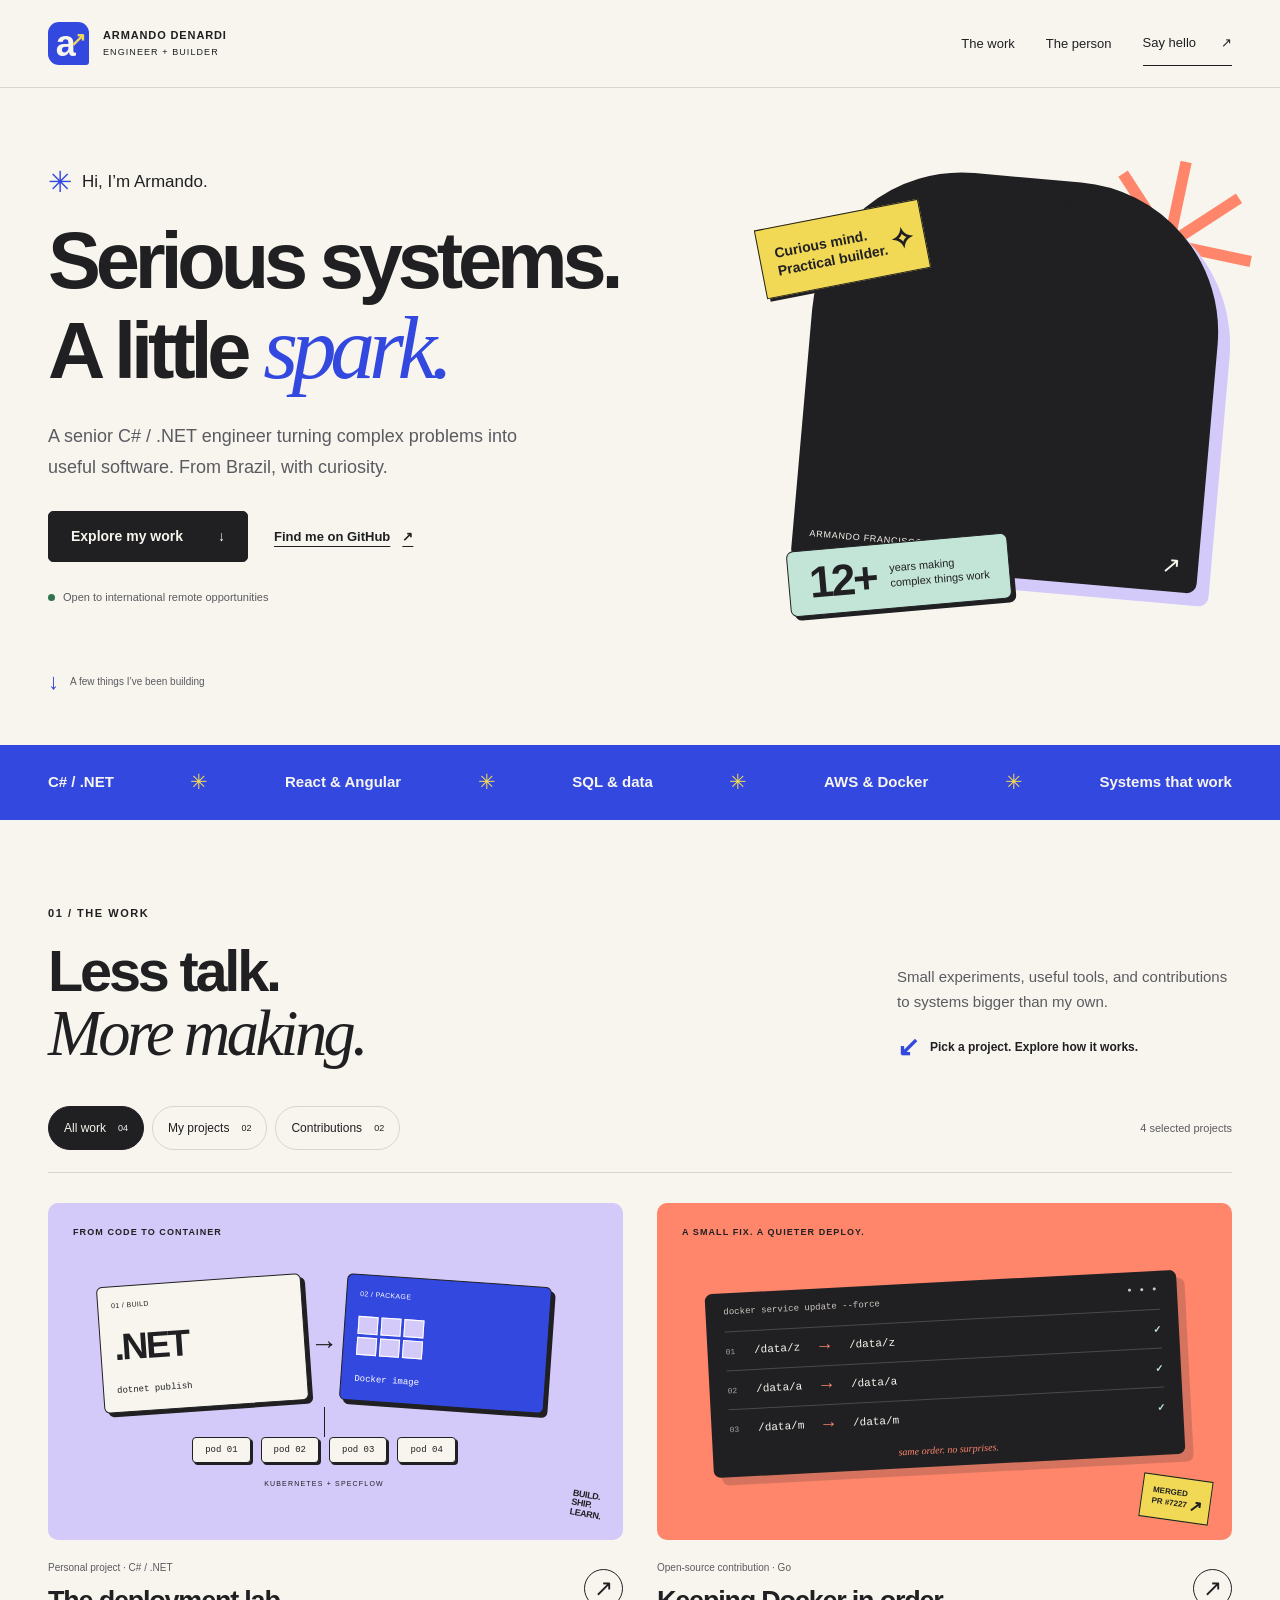
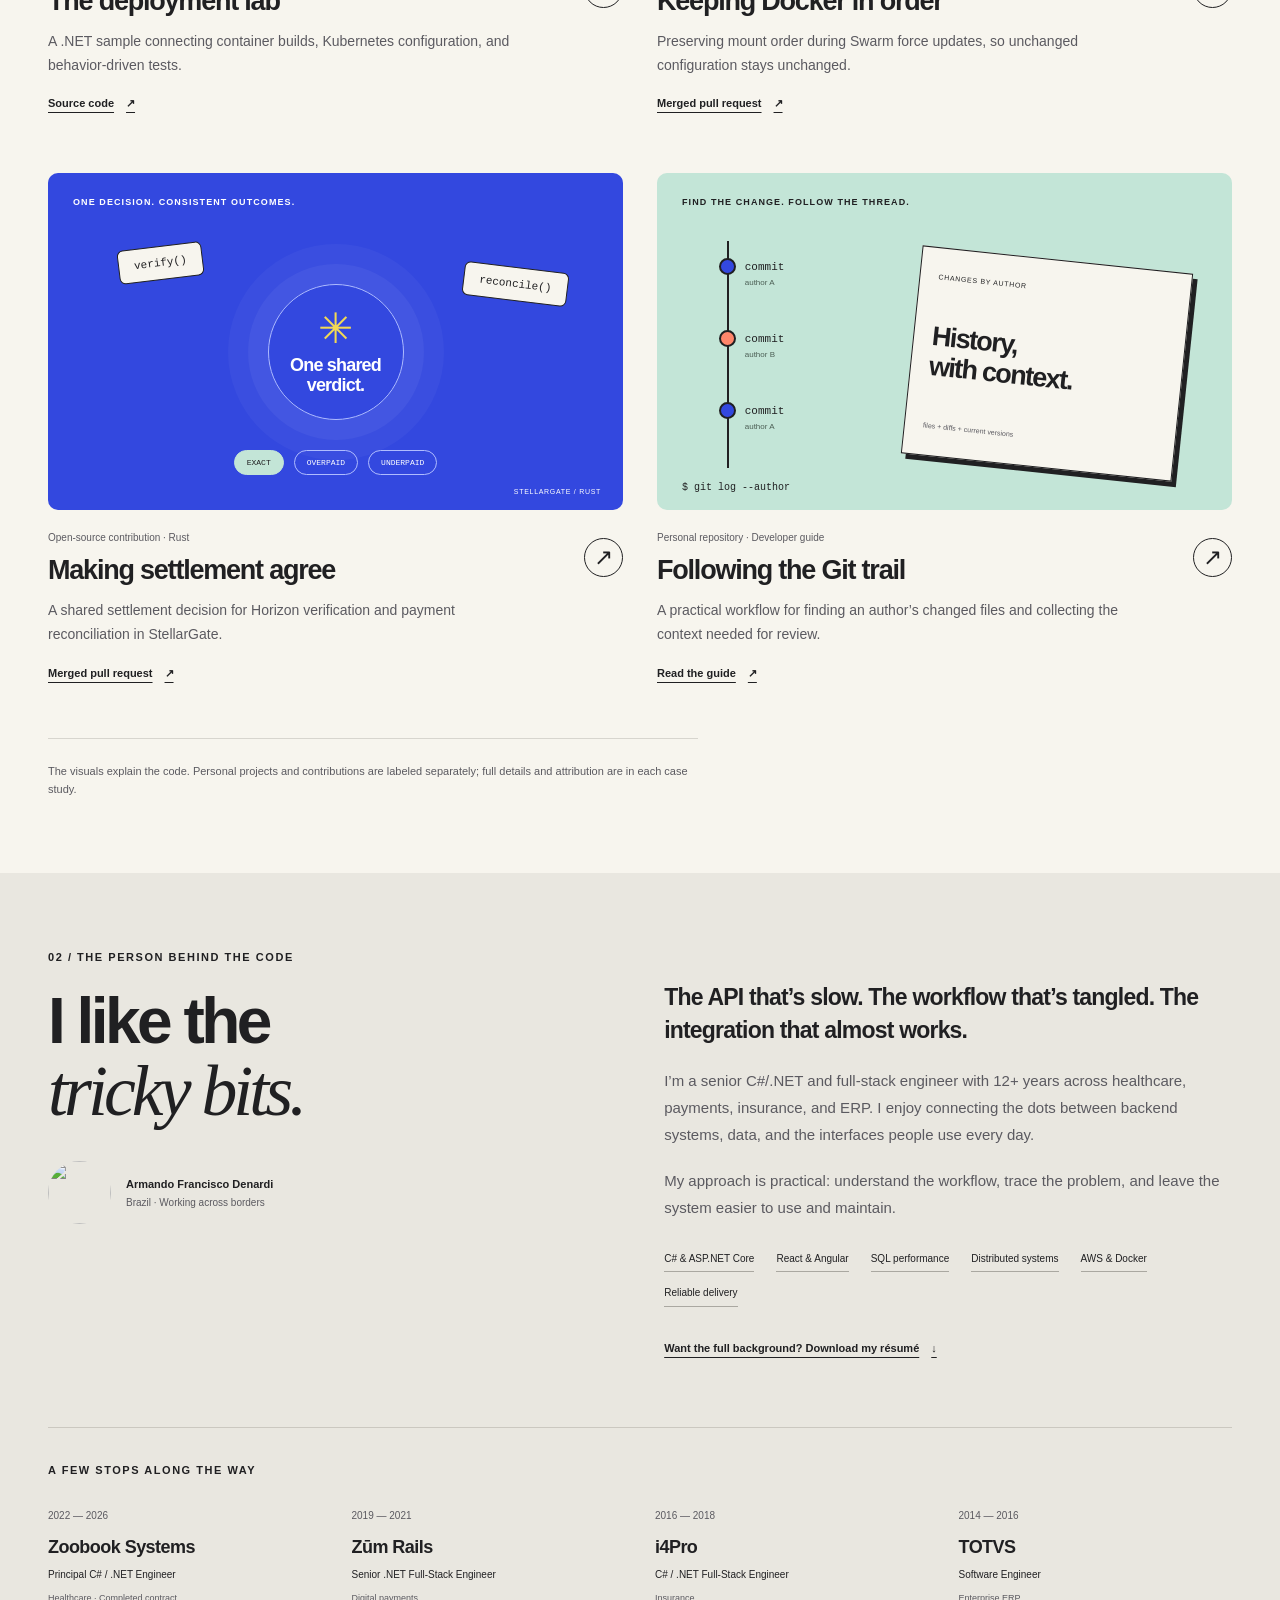
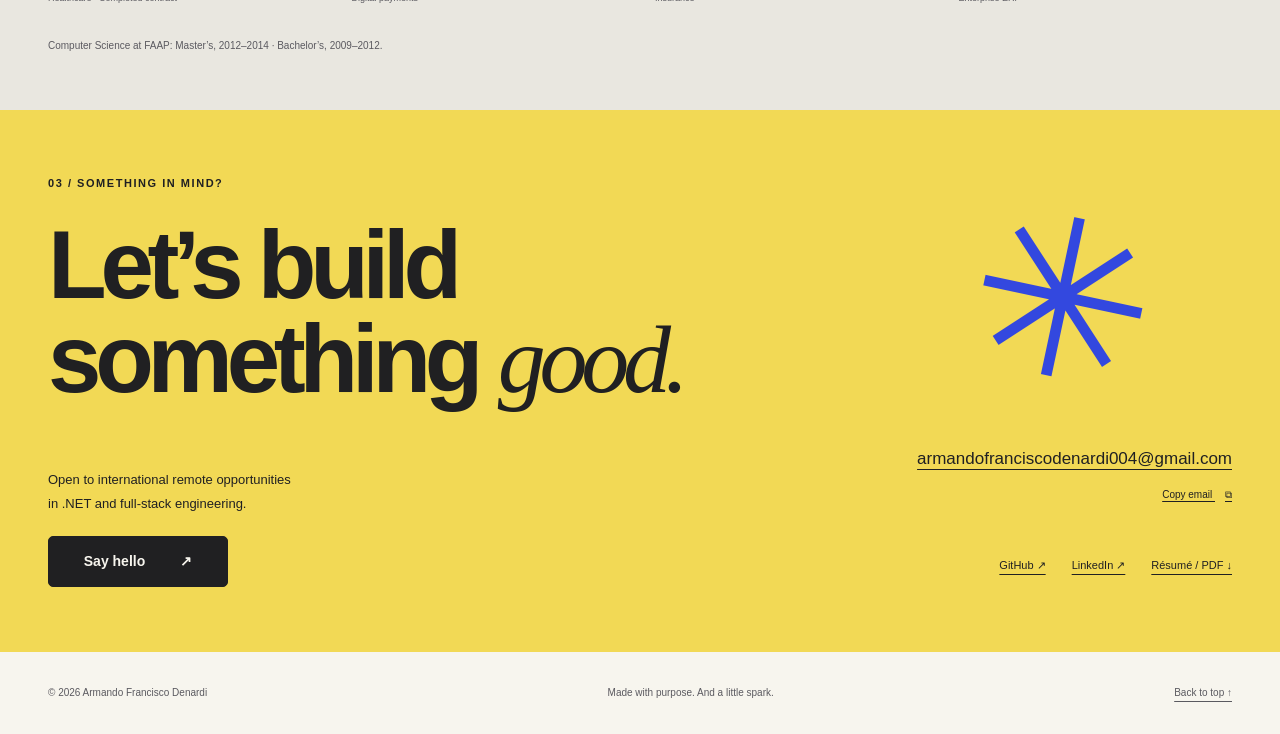
==== index.html @ b885e8a3 "Build colorful interactive engineering portfolio" ====
<!doctype html>
<html lang="en">
<head>
  <meta charset="utf-8"><meta name="viewport" content="width=device-width,initial-scale=1">
  <meta name="theme-color" content="#f7f5ee">
  <title>Armando Francisco Denardi — Engineer &amp; Builder</title>
  <meta name="description" content="The portfolio of Armando Francisco Denardi. Senior C#/.NET engineer in Brazil, building useful software and contributing to open source. Explore the work, ideas, and code.">
  <link rel="canonical" href="https://kawmy.github.io/">
  <meta property="og:type" content="website"><meta property="og:title" content="Armando Denardi — Serious systems. A little spark.">
  <meta property="og:description" content="A hands-on engineering portfolio. Explore .NET projects, open-source contributions, and the thinking behind the code.">
  <meta property="og:url" content="https://kawmy.github.io/"><meta property="og:image" content="https://kawmy.github.io/assets/armando-denardi.jpg"><meta property="og:image:alt" content="Armando Francisco Denardi outdoors">
  <meta name="twitter:card" content="summary_large_image">
  <link rel="icon" href="assets/favicon.svg" type="image/svg+xml"><link rel="stylesheet" href="styles.css"><script src="portfolio.js" defer></script>
</head>
<body>
  <a class="skip-link" href="#main">Skip to content</a>
  <header class="site-header"><div class="wrap header-inner">
    <a href="#home" class="brand" aria-label="Armando Denardi — back to top"><span class="brand-mark" aria-hidden="true">a<span>↗</span></span><span>ARMANDO DENARDI<small>ENGINEER + BUILDER</small></span></a>
    <nav aria-label="Main navigation"><a href="#work">The work</a><a href="#about">The person</a><a class="nav-contact" href="#contact">Say hello <span aria-hidden="true">↗</span></a></nav>
  </div></header>
  <main id="main">
    <section id="home" class="hero wrap" aria-labelledby="hero-title">
      <div class="hero-copy"><p class="hello"><span aria-hidden="true">✳</span> Hi, I’m Armando.</p><h1 id="hero-title">Serious systems.<br>A little <em>spark.</em></h1><p class="hero-description">A senior C# / .NET engineer turning complex problems into useful software. From Brazil, with curiosity.</p><div class="hero-actions"><a class="button dark" href="#work">Explore my work <span aria-hidden="true">↓</span></a><a class="quiet-link" href="https://github.com/kawmy">Find me on GitHub <span aria-hidden="true">↗</span></a></div><p class="availability"><span aria-hidden="true"></span>Open to international remote opportunities</p></div>
      <div class="identity-art"><span class="art-orbit" aria-hidden="true">✳</span><figure class="portrait"><img src="assets/armando-denardi.jpg" alt="Armando Francisco Denardi outdoors in a park" width="900" height="900" fetchpriority="high"><figcaption>ARMANDO FRANCISCO DENARDI <span aria-hidden="true">↗</span></figcaption></figure><span class="note-sticker">Curious mind.<br>Practical builder.<span aria-hidden="true">✧</span></span><div class="experience-sticker"><strong>12+</strong><span>years making<br>complex things work</span></div></div>
      <a class="scroll-cue" href="#work"><span aria-hidden="true">↓</span> A few things I’ve been building</a>
    </section>
    <div class="tool-strip" aria-label="Core technologies"><div class="wrap"><span>C# / .NET</span><i aria-hidden="true">✳</i><span>React &amp; Angular</span><i aria-hidden="true">✳</i><span>SQL &amp; data</span><i aria-hidden="true">✳</i><span>AWS &amp; Docker</span><i aria-hidden="true">✳</i><span>Systems that work</span></div></div>

    <section class="wrap work-section" id="work" aria-labelledby="work-title"><div class="section-top"><div><p class="eyebrow">01 / The work</p><h2 id="work-title">Less talk.<br><span class="accent-serif">More making.</span></h2></div><div class="work-intro"><p>Small experiments, useful tools, and contributions to systems bigger than my own.</p><p class="interaction-hint"><span aria-hidden="true">↙</span> Pick a project. Explore how it works.</p></div></div>
      <div class="work-toolbar"><div class="filters" role="group" aria-label="Filter projects" hidden><button type="button" class="filter active" data-filter="all" aria-pressed="true">All work <span>04</span></button><button type="button" class="filter" data-filter="personal" aria-pressed="false">My projects <span>02</span></button><button type="button" class="filter" data-filter="contribution" aria-pressed="false">Contributions <span>02</span></button></div><p id="project-count" class="project-count" role="status" aria-live="polite">4 selected projects</p></div>
      <div class="project-grid">
        <article class="project" data-kind="personal"><button type="button" class="project-open" data-case="dotnet" aria-haspopup="dialog" aria-controls="case-study"><div class="project-visual visual-dotnet" aria-hidden="true"><span class="visual-caption">FROM CODE TO CONTAINER</span><div class="deploy-graphic"><div class="code-tile"><small>01 / BUILD</small><strong>.NET</strong><span>dotnet publish</span></div><div class="flow-arrow">→</div><div class="container-tile"><small>02 / PACKAGE</small><div class="mini-blocks"><i></i><i></i><i></i><i></i><i></i><i></i></div><span>Docker image</span></div><div class="pod-line"></div><div class="pods"><span>pod 01</span><span>pod 02</span><span>pod 03</span><span>pod 04</span></div><span class="diagram-note">KUBERNETES + SPECFLOW</span></div><span class="graphic-stamp">BUILD.<br>SHIP.<br>LEARN.</span></div><div class="project-title"><div><p class="project-kind">Personal project · C# / .NET</p><h3>The deployment lab</h3></div><span class="open-arrow" aria-hidden="true">↗</span></div></button><p class="project-description">A .NET sample connecting container builds, Kubernetes configuration, and behavior-driven tests.</p><a class="source-link" href="https://github.com/kawmy/.NETDockerK8sSpecFlow">Source code <span aria-hidden="true">↗</span></a></article>
        <article class="project" data-kind="contribution"><button type="button" class="project-open" data-case="docker" aria-haspopup="dialog" aria-controls="case-study"><div class="project-visual visual-docker" aria-hidden="true"><span class="visual-caption">A SMALL FIX. A QUIETER DEPLOY.</span><div class="mount-graphic"><div class="terminal-heading"><span>docker service update --force</span><i>● ● ●</i></div><div class="mount-row"><b>01</b><span>/data/z</span><i>→</i><span>/data/z</span><strong>✓</strong></div><div class="mount-row"><b>02</b><span>/data/a</span><i>→</i><span>/data/a</span><strong>✓</strong></div><div class="mount-row"><b>03</b><span>/data/m</span><i>→</i><span>/data/m</span><strong>✓</strong></div><p>same order. no surprises.</p></div><span class="merged-sticker">MERGED<br>PR #7227 <span>↗</span></span></div><div class="project-title"><div><p class="project-kind">Open-source contribution · Go</p><h3>Keeping Docker in order</h3></div><span class="open-arrow" aria-hidden="true">↗</span></div></button><p class="project-description">Preserving mount order during Swarm force updates, so unchanged configuration stays unchanged.</p><a class="source-link" href="https://github.com/docker/cli/pull/7227">Merged pull request <span aria-hidden="true">↗</span></a></article>
        <article class="project" data-kind="contribution"><button type="button" class="project-open" data-case="stellar" aria-haspopup="dialog" aria-controls="case-study"><div class="project-visual visual-stellar" aria-hidden="true"><span class="visual-caption">ONE DECISION. CONSISTENT OUTCOMES.</span><div class="settlement-graphic"><span class="orbit-node node-a">verify()</span><span class="orbit-node node-b">reconcile()</span><div class="decision-core"><span>✳</span><strong>One shared<br>verdict.</strong></div><div class="verdict-tags"><span>EXACT</span><span>OVERPAID</span><span>UNDERPAID</span></div></div><span class="stellar-caption">STELLARGATE / RUST</span></div><div class="project-title"><div><p class="project-kind">Open-source contribution · Rust</p><h3>Making settlement agree</h3></div><span class="open-arrow" aria-hidden="true">↗</span></div></button><p class="project-description">A shared settlement decision for Horizon verification and payment reconciliation in StellarGate.</p><a class="source-link" href="https://github.com/StellarGateLabs/StellarGate/pull/416">Merged pull request <span aria-hidden="true">↗</span></a></article>
        <article class="project" data-kind="personal"><button type="button" class="project-open" data-case="git" aria-haspopup="dialog" aria-controls="case-study"><div class="project-visual visual-git" aria-hidden="true"><span class="visual-caption">FIND THE CHANGE. FOLLOW THE THREAD.</span><div class="git-graphic"><div class="git-line"></div><div class="commit c-one"><span></span><code>commit</code><small>author A</small></div><div class="commit c-two"><span></span><code>commit</code><small>author B</small></div><div class="commit c-three"><span></span><code>commit</code><small>author A</small></div><div class="git-paper"><small>CHANGES BY AUTHOR</small><strong>History,<br>with context.</strong><span>files + diffs + current versions</span></div></div><span class="git-command">$ git log --author</span></div><div class="project-title"><div><p class="project-kind">Personal repository · Developer guide</p><h3>Following the Git trail</h3></div><span class="open-arrow" aria-hidden="true">↗</span></div></button><p class="project-description">A practical workflow for finding an author’s changed files and collecting the context needed for review.</p><a class="source-link" href="https://github.com/kawmy/Guide-Tracking-Changes-by-an-Author-in-a-Git-Branch">Read the guide <span aria-hidden="true">↗</span></a></article>
      </div><noscript><p class="noscript-note">The source links work without JavaScript. Enable JavaScript to use project filters and interactive case studies.</p></noscript><p class="work-footnote">The visuals explain the code. Personal projects and contributions are labeled separately; full details and attribution are in each case study.</p>
    </section>

    <section class="about-section" id="about" aria-labelledby="about-title"><div class="wrap about-grid"><div class="about-title"><p class="eyebrow">02 / The person behind the code</p><h2 id="about-title">I like the<br><span class="accent-serif">tricky bits.</span></h2><div class="about-mini"><img src="assets/armando-denardi.jpg" width="68" height="68" alt="" loading="lazy"><p>Armando Francisco Denardi<br><span>Brazil · Working across borders</span></p></div></div><div class="about-copy"><p class="about-lead">The API that’s slow. The workflow that’s tangled. The integration that almost works.</p><p>I’m a senior C#/.NET and full-stack engineer with 12+ years across healthcare, payments, insurance, and ERP. I enjoy connecting the dots between backend systems, data, and the interfaces people use every day.</p><p>My approach is practical: understand the workflow, trace the problem, and leave the system easier to use and maintain.</p><div class="expertise"><span>C# &amp; ASP.NET Core</span><span>React &amp; Angular</span><span>SQL performance</span><span>Distributed systems</span><span>AWS &amp; Docker</span><span>Reliable delivery</span></div><a class="quiet-link" href="assets/Armando-Francisco-Denardi-Resume.pdf" download>Want the full background? Download my résumé <span aria-hidden="true">↓</span><span class="sr-only"> (PDF)</span></a></div></div>
      <div class="wrap journey"><p class="eyebrow">A few stops along the way</p><div class="journey-grid"><article><span>2022 — 2026</span><h3>Zoobook Systems</h3><p>Principal C# / .NET Engineer</p><small>Healthcare · Completed contract</small></article><article><span>2019 — 2021</span><h3>Zūm Rails</h3><p>Senior .NET Full-Stack Engineer</p><small>Digital payments</small></article><article><span>2016 — 2018</span><h3>i4Pro</h3><p>C# / .NET Full-Stack Engineer</p><small>Insurance</small></article><article><span>2014 — 2016</span><h3>TOTVS</h3><p>Software Engineer</p><small>Enterprise ERP</small></article></div><p class="education">Computer Science at FAAP: Master’s, 2012–2014 · Bachelor’s, 2009–2012.</p></div>
    </section>

    <section class="contact-section" id="contact" aria-labelledby="contact-title"><div class="wrap contact-inner"><p class="eyebrow">03 / Something in mind?</p><h2 id="contact-title">Let’s build<br>something <em>good.</em><span class="contact-star" aria-hidden="true">✳</span></h2><div class="contact-bottom"><div><p>Open to international remote opportunities<br>in .NET and full-stack engineering.</p><a class="button dark" href="mailto:armandofranciscodenardi004@gmail.com">Say hello <span aria-hidden="true">↗</span></a></div><div class="contact-details"><a class="email-link" href="mailto:armandofranciscodenardi004@gmail.com">armandofranciscodenardi004@gmail.com</a><button class="copy-email" type="button" hidden>Copy email <span aria-hidden="true">⧉</span></button><p class="copy-status" role="status" aria-live="polite"></p><div class="social-links"><a href="https://github.com/kawmy">GitHub ↗</a><a href="https://www.linkedin.com/in/armando-francisco-9108853b3/">LinkedIn ↗</a><a href="assets/Armando-Francisco-Denardi-Resume.pdf" download>Résumé / PDF ↓</a></div></div></div></div></section>
  </main>
  <footer class="wrap site-footer"><p>© 2026 Armando Francisco Denardi</p><p>Made with purpose. And a little spark.</p><a href="#home">Back to top ↑</a></footer>

  <dialog id="case-study" aria-labelledby="case-title"><div class="dialog-bar"><span>BEHIND THE BUILD</span><button type="button" class="close-dialog" aria-label="Close case study">Close <span aria-hidden="true">×</span></button></div><div class="case-content"><p id="case-kind" class="eyebrow"></p><h2 id="case-title"></h2><p id="case-summary" class="case-summary"></p><div id="case-demo" class="case-demo"></div><div class="case-story"><div><h3>The problem</h3><p id="case-problem"></p></div><div><h3>The approach</h3><p id="case-approach"></p></div><div><h3>The result</h3><p id="case-result"></p></div></div><p id="case-scope" class="case-scope"></p><div class="case-links"><a id="case-source" class="button dark" href="https://github.com/kawmy">Explore the source ↗</a><a id="case-detail" class="quiet-link" href="https://github.com/kawmy">See the implementation ↗</a></div></div></dialog>
</body>
</html>
---- styles.css ----
:root{--paper:#f7f5ee;--ink:#202022;--muted:#5b5a60;--blue:#3348df;--coral:#ff866b;--violet:#d4cafa;--mint:#c3e5d7;--yellow:#f2d955;--line:#d7d5ce;--sans:'Segoe UI',Arial,sans-serif;--serif:Georgia,'Times New Roman',serif}
*{box-sizing:border-box}html{scroll-behavior:smooth;scroll-padding-top:90px;overflow-x:clip}body{margin:0;background:var(--paper);color:var(--ink);font:16px/1.65 var(--sans);-webkit-font-smoothing:antialiased}body.dialog-open{overflow:hidden}button,a{-webkit-tap-highlight-color:transparent}button{font:inherit;color:inherit}button:not(:disabled){cursor:pointer}a{color:inherit;text-underline-offset:5px}a:focus-visible,button:focus-visible{outline:3px solid var(--blue);outline-offset:5px}button:disabled{cursor:default}p,h1,h2,h3,figure{margin:0}img{display:block;max-width:100%}h1,h2,h3{line-height:1.05;letter-spacing:-.055em}h1,h2{font-weight:750}h2{font-size:clamp(42px,4.5vw,64px)}.wrap{width:min(1240px,calc(100% - 96px));margin-inline:auto}.eyebrow{font-size:11px;font-weight:700;letter-spacing:.14em;text-transform:uppercase;line-height:1.5}.accent-serif{font:italic 400 1.12em/1 var(--serif);letter-spacing:-.055em}.sr-only{position:absolute;width:1px;height:1px;padding:0;margin:-1px;overflow:hidden;clip:rect(0,0,0,0);white-space:nowrap;border:0}[hidden]{display:none!important}.skip-link{position:fixed;left:16px;top:12px;padding:10px 20px;background:var(--ink);color:white;z-index:30;transform:translateY(-160%)}.skip-link:focus{transform:translateY(0)}
.site-header{background:var(--paper);position:sticky;top:0;z-index:10;border-bottom:1px solid var(--line)}.header-inner{min-height:87px;display:flex;align-items:center;justify-content:space-between;gap:25px}.brand{display:flex;align-items:center;gap:14px;text-decoration:none;font-size:11px;font-weight:750;letter-spacing:.08em;line-height:1.45}.brand small{display:block;font-size:9px;font-weight:500;letter-spacing:.12em;margin-top:3px}.brand-mark{background:var(--blue);color:var(--paper);width:41px;height:43px;display:flex;align-items:center;justify-content:center;border-radius:11px 11px 3px 11px;font-size:36px;font-weight:600;letter-spacing:-.12em;line-height:1}.brand-mark>span{color:var(--yellow);font-size:19px;margin-left:-2px;margin-top:-8px}.site-header nav{display:flex;gap:31px;align-items:center}.site-header nav a{font-size:13px;text-decoration:none;display:inline-flex;align-items:center;min-height:44px}.site-header nav a:hover{text-decoration:underline}.nav-contact{gap:25px;border-bottom:1px solid var(--ink)}
.hero{display:grid;grid-template-columns:1.45fr 1fr;gap:30px;align-items:center;padding-top:74px;padding-bottom:25px}.hello{font-size:17px;font-weight:500;display:flex;align-items:center;gap:10px;margin-bottom:24px}.hello>span{color:var(--blue);font-size:29px;line-height:1}.hero h1{font-size:clamp(54px,6.2vw,86px);line-height:1.02;letter-spacing:-.065em}.hero h1 em{font-family:var(--serif);font-weight:400;color:var(--blue);font-size:1.13em;letter-spacing:-.07em}.hero-description{font-size:18px;color:var(--muted);max-width:480px;margin-top:28px;line-height:1.7}.hero-actions{display:flex;align-items:center;gap:26px;flex-wrap:wrap;margin-top:29px}.button{display:inline-flex;align-items:center;justify-content:center;gap:35px;min-height:51px;padding:12px 22px;border:1px solid var(--ink);border-radius:5px;font-weight:600;font-size:14px;text-decoration:none;transition:transform .18s,box-shadow .18s}.button.dark{background:var(--ink);color:var(--paper)}.button:hover{transform:translateY(-3px);box-shadow:4px 4px 0 var(--blue)}.quiet-link{display:inline-flex;align-items:center;gap:12px;font-size:13px;font-weight:600;min-height:44px}.availability{display:flex;align-items:center;gap:8px;font-size:11px;color:var(--muted);margin-top:26px}.availability>span{height:7px;width:7px;border-radius:50%;background:#31734e}.identity-art{position:relative;min-height:450px;margin-left:22px}.portrait{position:absolute;left:24px;right:18px;top:15px;transform:rotate(5deg);background:var(--ink);border:8px solid var(--ink);border-radius:150px 150px 10px 10px;overflow:hidden;box-shadow:13px 12px 0 #d4cafa}.portrait img{height:342px;width:100%;object-fit:cover;object-position:50% 48%;border-radius:140px 140px 0 0}.portrait figcaption{display:flex;align-items:center;justify-content:space-between;color:var(--paper);font-size:9px;padding:12px 9px 7px;letter-spacing:.08em}.portrait figcaption>span{font-size:23px;line-height:1}.art-orbit{position:absolute;color:var(--coral);font-size:230px;line-height:1;right:-32px;top:-28px;transform:rotate(12deg)}.note-sticker{position:absolute;left:-24px;top:52px;background:var(--yellow);border:1px solid var(--ink);padding:16px 38px 16px 15px;font-size:14px;font-weight:600;line-height:1.3;transform:rotate(-11deg);box-shadow:3px 3px 0 var(--ink)}.note-sticker>span{position:absolute;right:10px;top:17px;font-size:29px}.experience-sticker{position:absolute;left:5px;bottom:4px;background:var(--mint);border:1px solid var(--ink);border-radius:7px;display:flex;align-items:center;gap:14px;padding:10px 20px;transform:rotate(-5deg);box-shadow:4px 4px 0 var(--ink)}.experience-sticker strong{font-size:44px;line-height:1;font-weight:700;letter-spacing:-.06em}.experience-sticker>span{font-size:11px;line-height:1.4}.scroll-cue{grid-column:1/-1;display:inline-flex;align-items:center;gap:11px;justify-self:start;font-size:10px;color:var(--muted);text-decoration:none;margin-top:22px}.scroll-cue>span{font-size:22px;color:var(--blue)}.tool-strip{margin-top:20px;background:var(--blue);color:var(--paper);overflow:hidden}.tool-strip>.wrap{display:flex;align-items:center;justify-content:space-between;gap:26px;padding:20px 0;font-size:15px;font-weight:550;white-space:nowrap}.tool-strip i{font-style:normal;color:var(--yellow);font-size:21px}
.work-section{padding:85px 0 75px}.section-top{display:flex;justify-content:space-between;gap:40px;align-items:flex-end;margin-bottom:40px}.section-top .eyebrow{margin-bottom:20px}.work-intro{max-width:335px;font-size:15px;color:var(--muted);padding-bottom:5px}.interaction-hint{font-size:12px;font-weight:600;color:var(--ink);margin-top:20px;display:flex;align-items:center;gap:10px}.interaction-hint>span{font-size:27px;color:var(--blue);line-height:1}.work-toolbar{display:flex;align-items:center;justify-content:space-between;border-bottom:1px solid var(--line);padding-bottom:22px;margin-bottom:30px;gap:18px}.filters{display:flex;gap:8px;flex-wrap:wrap}.filter{background:transparent;border:1px solid var(--line);padding:10px 15px;border-radius:50px;font-size:12px;min-height:44px;display:inline-flex;align-items:center;gap:12px;transition:background .15s}.filter>span{font-size:9px}.filter:hover{border-color:var(--ink)}.filter.active{color:var(--paper);background:var(--ink);border-color:var(--ink)}.project-count{font-size:11px;color:var(--muted)}.project-grid{display:grid;grid-template-columns:1fr 1fr;column-gap:34px;row-gap:47px}.project{min-width:0}.project-open{border:0;background:transparent;padding:0;text-align:left;width:100%;display:block}.project-visual{height:337px;border-radius:10px;position:relative;overflow:hidden;transition:transform .22s,box-shadow .22s}.project-open:hover .project-visual{transform:translateY(-5px);box-shadow:0 8px 0 var(--ink)}.project-title{display:flex;justify-content:space-between;gap:15px;align-items:center;margin-top:20px}.project-kind{font-size:10px;color:var(--muted);margin-bottom:9px;font-weight:500}.project-title h3{font-size:27px;line-height:1.15;font-weight:700;letter-spacing:-.045em}.open-arrow{width:39px;height:39px;border:1px solid var(--ink);border-radius:50%;display:flex;align-items:center;justify-content:center;font-size:23px;flex-shrink:0;transition:background .18s,color .18s,transform .18s}.project-open:hover .open-arrow{background:var(--ink);color:var(--paper);transform:rotate(45deg)}.project-description{font-size:14px;line-height:1.7;color:var(--muted);max-width:480px;margin-top:13px}.source-link{display:inline-flex;align-items:center;gap:12px;font-size:11px;font-weight:600;min-height:44px;margin-top:4px}.visual-caption{position:absolute;top:22px;left:25px;font-size:9px;letter-spacing:.12em;font-weight:650}.visual-dotnet{background:var(--violet)}.deploy-graphic{position:absolute;left:9%;right:13%;top:77px;display:grid;grid-template-columns:1fr 38px 1fr;align-items:center}.code-tile,.container-tile{min-height:127px;display:flex;flex-direction:column;justify-content:space-between;background:var(--paper);border:1px solid var(--ink);border-radius:6px;padding:13px;box-shadow:4px 4px 0 var(--ink);transform:rotate(-4deg)}.code-tile small,.container-tile small{font-size:7px;letter-spacing:.05em}.code-tile strong{font-size:37px;line-height:1.2;letter-spacing:-.07em}.code-tile>span,.container-tile>span{font-family:monospace;font-size:9px}.container-tile{background:var(--blue);color:white;transform:rotate(4deg)}.flow-arrow{text-align:center;font-size:28px}.mini-blocks{display:grid;grid-template-columns:repeat(3,20px);gap:3px;margin:10px 0}.mini-blocks i{height:18px;background:var(--violet);border:1px solid white}.pod-line{grid-column:1/-1;height:30px;width:1px;background:var(--ink);justify-self:center}.pods{display:flex;grid-column:1/-1;gap:10px;justify-content:center}.pods>span{background:var(--paper);border:1px solid var(--ink);padding:7px 12px;border-radius:4px;font:9px monospace;box-shadow:2px 2px 0 var(--ink)}.diagram-note{grid-column:1/-1;text-align:center;font-size:7px;letter-spacing:.17em;margin-top:15px}.graphic-stamp{position:absolute;right:21px;bottom:21px;transform:rotate(10deg);font-size:9px;font-weight:800;line-height:1.05;letter-spacing:-.04em}
.visual-docker{background:var(--coral)}.mount-graphic{position:absolute;left:9%;right:9%;top:79px;background:var(--ink);color:var(--paper);border-radius:7px;box-shadow:8px 8px 0 rgba(32,32,34,.18);transform:rotate(-3deg);padding:14px 18px 11px}.terminal-heading{display:flex;justify-content:space-between;gap:5px;padding-bottom:14px;font:9px monospace;color:#ccc7c0}.terminal-heading i{font-size:7px;font-style:normal;letter-spacing:2px}.mount-row{border-top:1px solid #49484b;display:flex;align-items:center;gap:19px;padding:10px 0;font:11px monospace}.mount-row b{font-size:8px;color:#a4a1aa;font-weight:400}.mount-row i{color:var(--coral);font-size:18px;line-height:1;font-style:normal}.mount-row strong{color:var(--mint);margin-left:auto}.mount-graphic>p{font:10px var(--serif);font-style:italic;color:var(--coral);text-align:center;margin-top:7px}.merged-sticker{position:absolute;right:21px;bottom:20px;padding:10px 22px 10px 10px;border:1px solid var(--ink);background:var(--yellow);font-size:8px;line-height:1.35;font-weight:700;transform:rotate(8deg)}.merged-sticker>span{position:absolute;right:7px;top:15px;font-size:16px}.visual-stellar{background:var(--blue);color:white}.settlement-graphic{position:absolute;inset:65px 8% 30px}.orbit-node{position:absolute;background:var(--paper);color:var(--ink);padding:10px 15px;border:1px solid var(--ink);border-radius:6px;font:11px monospace;z-index:1}.node-a{left:5%;top:8px;transform:rotate(-7deg)}.node-b{right:2%;top:29px;transform:rotate(7deg)}.decision-core{position:absolute;top:46px;left:50%;transform:translateX(-50%);height:136px;width:136px;border:1px solid #afbcff;border-radius:50%;display:flex;flex-direction:column;align-items:center;justify-content:center;box-shadow:0 0 0 20px #ffffff0c,0 0 0 40px #ffffff09}.decision-core>span{color:var(--yellow);font-size:42px;line-height:1}.decision-core strong{text-align:center;font-size:18px;line-height:1.1;letter-spacing:-.045em;margin-top:6px}.verdict-tags{position:absolute;bottom:5px;left:0;right:0;display:flex;gap:10px;justify-content:center}.verdict-tags>span{border:1px solid #afbcff;border-radius:30px;padding:7px 12px;font:8px monospace}.verdict-tags>span:first-child{color:var(--ink);background:var(--mint);border-color:var(--mint)}.stellar-caption{position:absolute;bottom:12px;right:22px;font-size:7px;letter-spacing:.1em}.visual-git{background:var(--mint)}.git-graphic{position:absolute;inset:68px 9% 42px}.git-line{position:absolute;left:18px;width:2px;top:0;bottom:0;background:var(--ink)}.commit{position:absolute;left:10px;display:grid;grid-template-columns:16px 1fr;column-gap:10px;align-items:center}.commit>span{width:17px;height:17px;border-radius:50%;border:2px solid var(--ink);background:var(--blue);z-index:1}.commit>code{font-size:11px}.commit>small{grid-column:2;font-size:8px;color:#4d6056}.c-one{top:17px}.c-two{top:89px}.c-two>span{background:var(--coral)}.c-three{top:161px}.git-paper{position:absolute;left:43%;right:-3px;top:18px;bottom:0;background:var(--paper);border:1px solid var(--ink);box-shadow:5px 5px 0 var(--ink);padding:23px 18px;display:flex;flex-direction:column;justify-content:space-between;transform:rotate(6deg)}.git-paper small{font-size:7px;letter-spacing:.1em}.git-paper strong{font-size:27px;line-height:1.1;letter-spacing:-.06em;font-weight:650}.git-paper>span{font-size:7px;color:var(--muted)}.git-command{position:absolute;bottom:17px;left:25px;font:10px monospace}.work-footnote{font-size:11px;color:var(--muted);max-width:650px;border-top:1px solid var(--line);padding-top:23px;margin-top:43px}.noscript-note{padding:16px;background:var(--yellow);font-size:14px;margin-top:20px}
.about-section{background:#e9e7e0;padding:76px 0 56px}.about-grid{display:grid;grid-template-columns:1fr 1.1fr;gap:100px}.about-title .eyebrow{margin-bottom:23px}.about-title h2{font-size:64px}.about-mini{display:flex;align-items:center;gap:15px;margin-top:34px}.about-mini img{width:63px;height:63px;border-radius:50%;object-fit:cover}.about-mini p{font-size:11px;font-weight:600}.about-mini p>span{font-size:10px;font-weight:400;color:var(--muted)}.about-copy{padding-top:32px}.about-copy p{font-size:15px;color:var(--muted);line-height:1.8}.about-copy .about-lead{font-size:23px;line-height:1.45;letter-spacing:-.035em;color:var(--ink);font-weight:550}.about-copy p+p{margin-top:19px}.expertise{display:flex;flex-wrap:wrap;gap:9px;margin:26px 0 19px}.expertise>span{font-size:10px;border-bottom:1px solid #aaa8a1;padding:4px 0;margin-right:13px}.about-copy .quiet-link{font-size:11px}.journey{border-top:1px solid #cbc8c0;padding-top:34px;margin-top:57px}.journey-grid{display:grid;grid-template-columns:repeat(4,1fr);gap:30px;margin-top:23px}.journey article>span{font-size:10px;color:var(--muted)}.journey h3{font-size:18px;line-height:1.3;margin:8px 0;font-weight:650;letter-spacing:-.03em}.journey article>p{font-size:10px}.journey article>small{font-size:9px;color:var(--muted)}.education{font-size:10px;color:var(--muted);margin-top:28px}
.contact-section{padding:65px 0;background:var(--yellow);overflow:hidden}.contact-inner .eyebrow{margin-bottom:26px}.contact-inner h2{font-size:clamp(55px,7.5vw,100px);position:relative;line-height:.98;letter-spacing:-.065em;max-width:850px}.contact-inner h2 em{font-family:var(--serif);font-weight:400}.contact-star{position:absolute;right:-250px;top:-28px;color:var(--blue);font-size:220px;font-weight:400;transform:rotate(12deg);line-height:1}.contact-bottom{display:flex;justify-content:space-between;align-items:flex-end;gap:45px;margin-top:38px}.contact-bottom>div>p{font-size:13px;line-height:1.8}.contact-bottom .button{margin-top:21px;min-width:180px}.contact-details{text-align:right;min-width:0}.email-link{font-size:17px;overflow-wrap:anywhere;display:inline-block}.copy-email{font-size:10px;background:transparent;border:0;min-height:44px;display:block;margin-left:auto;text-decoration:underline;text-underline-offset:3px;padding:3px 0}.copy-email>span{margin-left:10px}.copy-status{font-size:10px!important;min-height:18px}.social-links{display:flex;gap:26px;justify-content:flex-end;flex-wrap:wrap;margin-top:8px}.social-links a{font-size:11px;display:inline-flex;align-items:center;min-height:44px}.site-footer{padding:19px 0;display:flex;justify-content:space-between;align-items:center;gap:20px;color:var(--muted);font-size:10px}.site-footer a{min-height:44px;display:inline-flex;align-items:center}
dialog{width:min(840px,calc(100% - 40px));max-height:90vh;max-height:90dvh;border:1px solid var(--ink);border-radius:12px;padding:0;background:var(--paper);color:var(--ink);box-shadow:12px 12px 0 rgba(0,0,0,.2)}dialog::backdrop{background:rgba(25,24,33,.67);backdrop-filter:blur(5px)}.dialog-bar{position:sticky;top:0;display:flex;align-items:center;justify-content:space-between;background:var(--paper);border-bottom:1px solid var(--line);padding:12px 28px;z-index:2}.dialog-bar>span{font-size:9px;font-weight:600;letter-spacing:.12em}.close-dialog{background:transparent;border:1px solid var(--line);border-radius:30px;font-size:12px;min-height:44px;padding:6px 14px;display:flex;gap:20px;align-items:center}.close-dialog>span{font-size:24px;line-height:1}.case-content{padding:34px}.case-content .eyebrow{color:var(--muted);margin-bottom:18px;font-size:10px}.case-content h2{font-size:44px;line-height:1.07}.case-summary{font-size:17px;line-height:1.7;max-width:660px;margin-top:20px;color:var(--muted)}.case-demo{margin-top:29px;border:1px solid var(--ink);background:var(--violet);border-radius:7px;padding:25px}.demo-label{font-size:9px;letter-spacing:.12em;text-transform:uppercase;font-weight:650;margin-bottom:16px}.demo-description{font-size:12px;line-height:1.8;margin-top:13px}.demo-controls{display:flex;gap:8px;flex-wrap:wrap;margin-top:17px}.demo-controls button{background:var(--paper);border:1px solid var(--ink);border-radius:4px;min-height:44px;padding:8px 13px;font-size:12px}.demo-controls button[aria-pressed=true]{background:var(--ink);color:var(--paper)}.demo-output{background:var(--ink);color:var(--paper);border-radius:4px;padding:17px;margin-top:17px;font:13px/1.8 Consolas,monospace;white-space:pre-wrap;overflow-wrap:anywhere}.demo-output .demo-success{color:var(--mint)}.demo-stage-title{font-size:22px;letter-spacing:-.035em;font-weight:650}.case-story{margin-top:29px;display:grid;gap:23px}.case-story h3{font-size:18px;letter-spacing:-.025em;margin-bottom:10px}.case-story p{font-size:14px;line-height:1.8;color:var(--muted)}.case-scope{border-top:1px solid var(--line);padding-top:19px;margin-top:27px;font-size:11px;color:var(--muted);line-height:1.8}.case-links{display:flex;align-items:center;flex-wrap:wrap;gap:22px;margin-top:24px}.case-links .quiet-link{font-size:12px}
@media(max-width:1120px){.wrap{width:calc(100% - 64px)}.hero{grid-template-columns:1.25fr 1fr;padding-top:57px}.hero h1{font-size:clamp(51px,6.2vw,72px)}.identity-art{min-height:420px}.portrait{left:15px;right:12px}.portrait img{height:308px}.art-orbit{font-size:180px;right:-22px;top:-18px}.note-sticker{left:-26px;top:35px;font-size:12px}.experience-sticker{left:-5px;bottom:17px;padding:10px 14px}.hero-description{font-size:16px}.hero-actions{gap:18px}.hero-actions .quiet-link{font-size:11px}.hero-actions .button{font-size:12px;gap:25px;padding:11px 17px}.tool-strip>.wrap{gap:19px;font-size:12px}.tool-strip i{font-size:17px}.project-grid{gap:38px 26px}.project-visual{height:310px}.deploy-graphic{left:8%;right:13%;top:66px}.pods{gap:7px}.pods>span{padding:7px 9px}.mount-row{gap:14px;font-size:10px}.terminal-heading{font-size:8px}.about-grid{gap:65px}.about-title h2{font-size:57px}.contact-star{right:-150px;font-size:180px}.contact-inner h2{max-width:700px}.contact-bottom{gap:30px}.email-link{font-size:14px}}
@media(max-width:820px){.hero{gap:20px;grid-template-columns:1.2fr 1fr}.hero h1{font-size:51px}.identity-art{margin-left:0;min-height:360px}.portrait{left:18px;top:15px;right:7px;border-width:6px}.portrait img{height:266px}.portrait figcaption{font-size:6px;padding:8px 5px 3px}.portrait figcaption>span{font-size:17px}.art-orbit{font-size:150px;right:-20px}.note-sticker{left:-5px;top:31px;padding:11px 25px 11px 9px;font-size:10px}.note-sticker>span{font-size:20px;right:5px;top:11px}.experience-sticker{left:7px;bottom:11px;gap:10px;padding:9px 12px}.experience-sticker strong{font-size:35px}.experience-sticker>span{font-size:9px}.hero-description{font-size:15px}.hello{font-size:14px}.hero-actions{gap:10px}.hero-actions .quiet-link{font-size:10px}.availability{font-size:9px}.tool-strip>.wrap>span:last-child,.tool-strip>.wrap>i:last-of-type{display:none}.work-section{padding-top:62px}.work-intro{max-width:260px;font-size:13px}.project-visual{height:270px}.visual-caption{font-size:7px;left:19px;top:18px}.code-tile,.container-tile{min-height:108px;padding:9px}.code-tile strong{font-size:29px}.mini-blocks{grid-template-columns:repeat(3,15px)}.mini-blocks i{height:13px}.code-tile>span,.container-tile>span{font-size:8px}.code-tile small,.container-tile small{font-size:6px}.pods>span{font-size:7px;padding:6px}.diagram-note{font-size:6px}.graphic-stamp{font-size:7px;right:14px;bottom:14px}.mount-graphic{top:61px;left:7%;right:7%;padding:12px}.mount-row{gap:10px;font-size:9px;padding:8px 0}.mount-row b{font-size:7px}.terminal-heading{font-size:6px;gap:0;padding-bottom:10px}.terminal-heading i{font-size:5px}.merged-sticker{font-size:7px;right:13px;bottom:15px}.settlement-graphic{inset:53px 8% 27px}.orbit-node{font-size:8px;padding:8px 10px}.decision-core{width:105px;height:105px;top:35px}.decision-core strong{font-size:15px}.decision-core>span{font-size:30px}.verdict-tags{gap:6px}.verdict-tags>span{font-size:6px;padding:6px 9px}.git-graphic{inset:54px 8% 40px}.commit>code{font-size:9px}.commit>small{font-size:7px}.commit{left:9px;column-gap:5px}.c-one{top:10px}.c-two{top:70px}.c-three{top:130px}.git-paper{top:12px;left:44%;padding:17px 12px}.git-paper strong{font-size:22px}.git-paper small{font-size:6px}.git-paper>span{font-size:6px}.project-title h3{font-size:23px}.project-kind{font-size:9px}.open-arrow{width:34px;height:34px;font-size:21px}.project-description{font-size:13px}.project-count{font-size:10px}.filter{padding:9px 12px;font-size:10px;gap:8px}.filter>span{font-size:8px}.about-grid{gap:40px}.about-title h2{font-size:50px}.about-mini{gap:10px}.about-mini p{font-size:9px}.about-mini p>span{font-size:8px}.about-mini img{width:52px;height:52px}.about-copy .about-lead{font-size:21px}.about-copy p{font-size:13px}.about-copy{padding-top:30px}.about-copy .quiet-link{font-size:10px}.journey-grid{gap:20px}.journey h3{font-size:16px}.journey article>p{font-size:9px}.journey article>small{font-size:8px}.contact-inner h2{font-size:75px;max-width:590px}.contact-star{font-size:150px;right:-90px;top:0}.contact-bottom>div>p{font-size:11px}.email-link{font-size:12px}.social-links{gap:17px}.social-links a{font-size:10px}.contact-bottom .button{min-width:160px}}
@media(max-width:650px){html{scroll-padding-top:86px}.wrap{width:calc(100% - 40px)}.header-inner{min-height:75px;gap:13px}.brand{font-size:8px;gap:8px;letter-spacing:.04em}.brand small{font-size:6px;letter-spacing:.07em}.brand-mark{width:31px;height:34px;font-size:28px;border-radius:8px 8px 2px 8px}.brand-mark>span{font-size:15px}.site-header nav{gap:17px}.site-header nav a{font-size:10px}.site-header .nav-contact{gap:7px;border-bottom:0}.hero{grid-template-columns:1fr;padding-top:34px;gap:25px;padding-bottom:13px}.hello{font-size:14px;margin-bottom:19px}.hello>span{font-size:25px}.hero h1{font-size:clamp(49px,10.4vw,67px);letter-spacing:-.065em}.hero-description{font-size:15px;margin-top:24px;max-width:400px}.hero-actions{gap:21px;margin-top:24px}.hero-actions .button{font-size:12px;gap:24px;padding:12px 17px}.hero-actions .quiet-link{font-size:10px}.availability{margin-top:22px;font-size:10px}.identity-art{min-height:360px;width:300px;justify-self:center;margin-top:3px;margin-left:0}.portrait{left:37px;right:19px;top:17px;border-width:6px}.portrait img{height:257px}.portrait figcaption{font-size:6px;padding:8px 5px 3px}.portrait figcaption>span{font-size:18px}.art-orbit{font-size:165px;right:-8px;top:-10px}.note-sticker{left:0;top:40px;font-size:11px;padding:13px 29px 13px 11px}.note-sticker>span{font-size:24px;right:6px;top:13px}.experience-sticker{left:13px;bottom:4px;padding:10px 16px;gap:12px}.experience-sticker strong{font-size:38px}.experience-sticker>span{font-size:10px}.scroll-cue{margin-top:0;font-size:9px}.tool-strip{margin-top:7px}.tool-strip>.wrap{padding:16px 0;gap:19px;justify-content:center;font-size:11px;flex-wrap:wrap;row-gap:7px}.tool-strip>.wrap>span:nth-of-type(n+4),.tool-strip>.wrap>i:nth-of-type(n+3){display:none}.tool-strip i{font-size:14px}.work-section{padding-top:48px;padding-bottom:45px}.section-top{flex-direction:column;align-items:flex-start;gap:22px;margin-bottom:25px}.section-top .eyebrow{margin-bottom:17px}.section-top h2{font-size:47px}.work-intro{max-width:340px;font-size:14px}.interaction-hint{font-size:11px;margin-top:12px}.work-toolbar{flex-direction:column;align-items:flex-start;gap:9px;margin-bottom:24px;padding-bottom:15px}.filters{gap:6px}.filter{font-size:10px;padding:9px 12px;gap:7px}.project-count{font-size:9px}.project-grid{grid-template-columns:1fr;row-gap:30px}.project-visual{height:305px}.visual-caption{font-size:8px;top:20px;left:21px}.deploy-graphic{left:9%;right:13%;top:65px}.code-tile,.container-tile{min-height:119px;padding:12px}.code-tile small,.container-tile small{font-size:7px}.code-tile strong{font-size:33px}.code-tile>span,.container-tile>span{font-size:8px}.mini-blocks{grid-template-columns:repeat(3,17px)}.mini-blocks i{height:15px}.pods{gap:8px}.pods>span{padding:7px 8px;font-size:8px}.diagram-note{font-size:6px;margin-top:16px}.graphic-stamp{font-size:8px;right:17px;bottom:17px}.mount-graphic{top:73px;left:8%;right:8%;padding:14px}.terminal-heading{font-size:7px;padding-bottom:12px}.terminal-heading i{font-size:6px}.mount-row{gap:15px;padding:9px 0;font-size:10px}.mount-row b{font-size:7px}.merged-sticker{bottom:19px;right:16px;font-size:8px}.settlement-graphic{inset:61px 8% 31px}.orbit-node{font-size:10px;padding:9px 12px}.decision-core{height:126px;width:126px;top:42px}.decision-core strong{font-size:18px}.decision-core>span{font-size:39px}.verdict-tags{gap:8px}.verdict-tags>span{font-size:7px;padding:7px 11px}.git-graphic{inset:63px 9% 43px}.commit>code{font-size:10px}.commit>small{font-size:8px}.c-one{top:14px}.c-two{top:83px}.c-three{top:152px}.git-paper{left:43%;top:15px;padding:21px 14px}.git-paper strong{font-size:26px}.git-paper small{font-size:6px}.git-paper>span{font-size:6px}.project-title{margin-top:17px}.project-title h3{font-size:25px}.project-kind{font-size:9px}.project-description{font-size:13px;margin-top:11px}.source-link{font-size:10px}.work-footnote{font-size:10px;line-height:1.8;margin-top:25px;padding-top:19px}.about-section{padding:46px 0 36px}.about-grid{grid-template-columns:1fr;gap:29px}.about-title .eyebrow{font-size:10px;margin-bottom:18px}.about-title h2{font-size:53px}.about-mini{margin-top:25px}.about-mini img{width:57px;height:57px}.about-mini p{font-size:10px}.about-mini p>span{font-size:9px}.about-copy{padding:0}.about-copy .about-lead{font-size:22px;max-width:380px}.about-copy p{font-size:14px}.expertise>span{font-size:10px}.about-copy .quiet-link{font-size:11px;gap:8px;line-height:1.7}.journey{padding-top:27px;margin-top:33px}.journey-grid{grid-template-columns:1fr 1fr;gap:22px 17px}.journey h3{font-size:17px;margin-top:6px}.journey article>p{font-size:9px}.journey article>small{font-size:8px}.journey article>span{font-size:9px}.education{font-size:9px;line-height:1.9;margin-top:24px}.contact-section{padding:43px 0 35px}.contact-inner .eyebrow{font-size:10px;margin-bottom:22px}.contact-inner h2{font-size:clamp(47px,10.9vw,65px);max-width:500px}.contact-star{right:-14px;top:-26px;font-size:70px;opacity:.85}.contact-bottom{flex-direction:column;align-items:flex-start;gap:28px;margin-top:28px}.contact-bottom>div>p{font-size:12px}.contact-bottom .button{min-width:170px;margin-top:18px}.contact-details{text-align:left;width:100%}.email-link{font-size:13px}.copy-email{margin-left:0}.social-links{justify-content:flex-start;gap:24px;margin-top:2px}.social-links a{font-size:11px}.copy-status{min-height:0}.copy-status:not(:empty){min-height:18px}.site-footer{flex-wrap:wrap;font-size:9px;gap:0 15px;padding:19px 0}.site-footer>p:first-child{width:100%;margin-bottom:6px}.site-footer a{margin-left:auto}.case-content{padding:24px}.dialog-bar{padding:9px 20px}.case-content h2{font-size:34px}.case-summary{font-size:14px}.case-demo{padding:18px}.case-story p{font-size:13px}.demo-controls{gap:6px}.demo-controls button{font-size:11px;padding:8px 10px}.demo-output{font-size:11px;padding:13px}.case-links{gap:12px}.case-links .button{font-size:12px;gap:15px}.case-scope{font-size:10px}.case-content .eyebrow{font-size:9px}.close-dialog{font-size:11px;gap:16px}}
@media(max-width:360px){.wrap{width:calc(100% - 32px)}.brand>span:last-child{display:none}.site-header nav{gap:22px}.hero h1{font-size:45px}.hero-actions{gap:14px}.hero-actions .quiet-link{font-size:9px}.hero-actions .button{font-size:11px;gap:18px}.identity-art{width:265px;min-height:335px}.portrait{left:29px;right:16px}.portrait img{height:240px}.art-orbit{right:-2px;font-size:145px}.note-sticker{font-size:10px;padding:11px 25px 11px 9px}.experience-sticker{bottom:4px;left:7px}.tool-strip>.wrap{gap:12px;font-size:10px}.filter{padding:9px 10px;font-size:9px;gap:6px}.project-visual{height:270px}.deploy-graphic{top:59px;left:8%;right:12%;grid-template-columns:1fr 31px 1fr}.code-tile,.container-tile{min-height:106px;padding:9px}.code-tile strong{font-size:28px}.pods{gap:6px}.pods>span{padding:6px;font-size:7px}.visual-caption{font-size:7px;left:17px}.mount-graphic{top:65px;padding:11px}.mount-row{gap:10px;font-size:9px;padding:8px 0}.terminal-heading{font-size:6px}.terminal-heading i{font-size:5px}.mount-graphic>p{font-size:9px}.merged-sticker{font-size:7px;bottom:15px}.settlement-graphic{inset:55px 7% 27px}.decision-core{height:107px;width:107px;top:34px}.decision-core strong{font-size:16px}.orbit-node{font-size:8px}.verdict-tags>span{font-size:6px}.git-graphic{inset:53px 8% 41px}.c-one{top:12px}.c-two{top:72px}.c-three{top:132px}.git-paper{padding:17px 11px}.git-paper strong{font-size:23px}.git-paper small,.git-paper>span{font-size:6px}.project-title h3{font-size:23px}.email-link{font-size:12px}.contact-star{font-size:52px;right:0;top:-15px}.case-content{padding:20px}.case-content h2{font-size:30px}}
@media(prefers-reduced-motion:reduce){html{scroll-behavior:auto}*,*::before,*::after{transition:none!important;animation:none!important}}
@media print{.site-header,.hero-actions,.filters,.copy-email,.scroll-cue,.tool-strip,dialog{display:none!important}.wrap{width:100%}.hero{padding-top:0}.hero h1{font-size:50px}.project-visual{height:270px}.project{break-inside:avoid}.work-section,.about-section,.contact-section{padding:25px 0}.identity-art{min-height:350px}.contact-star{display:none}}
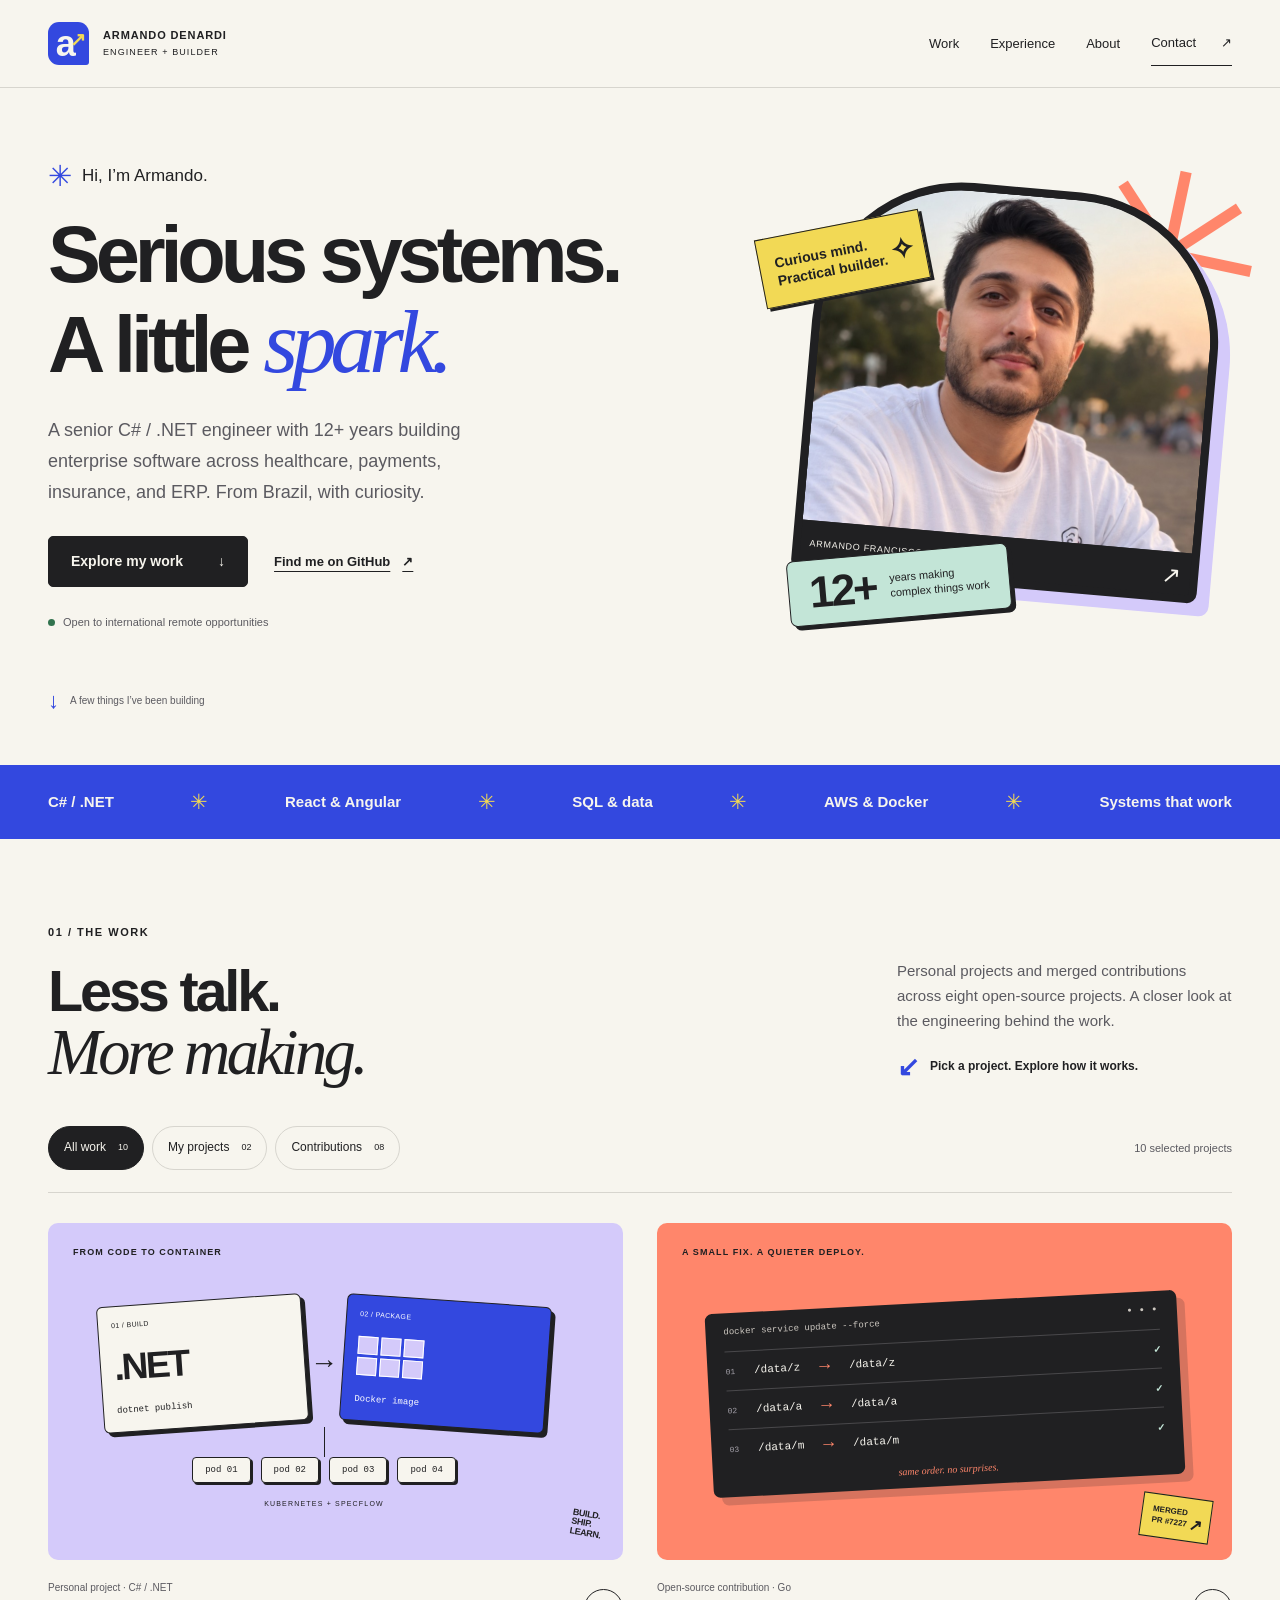
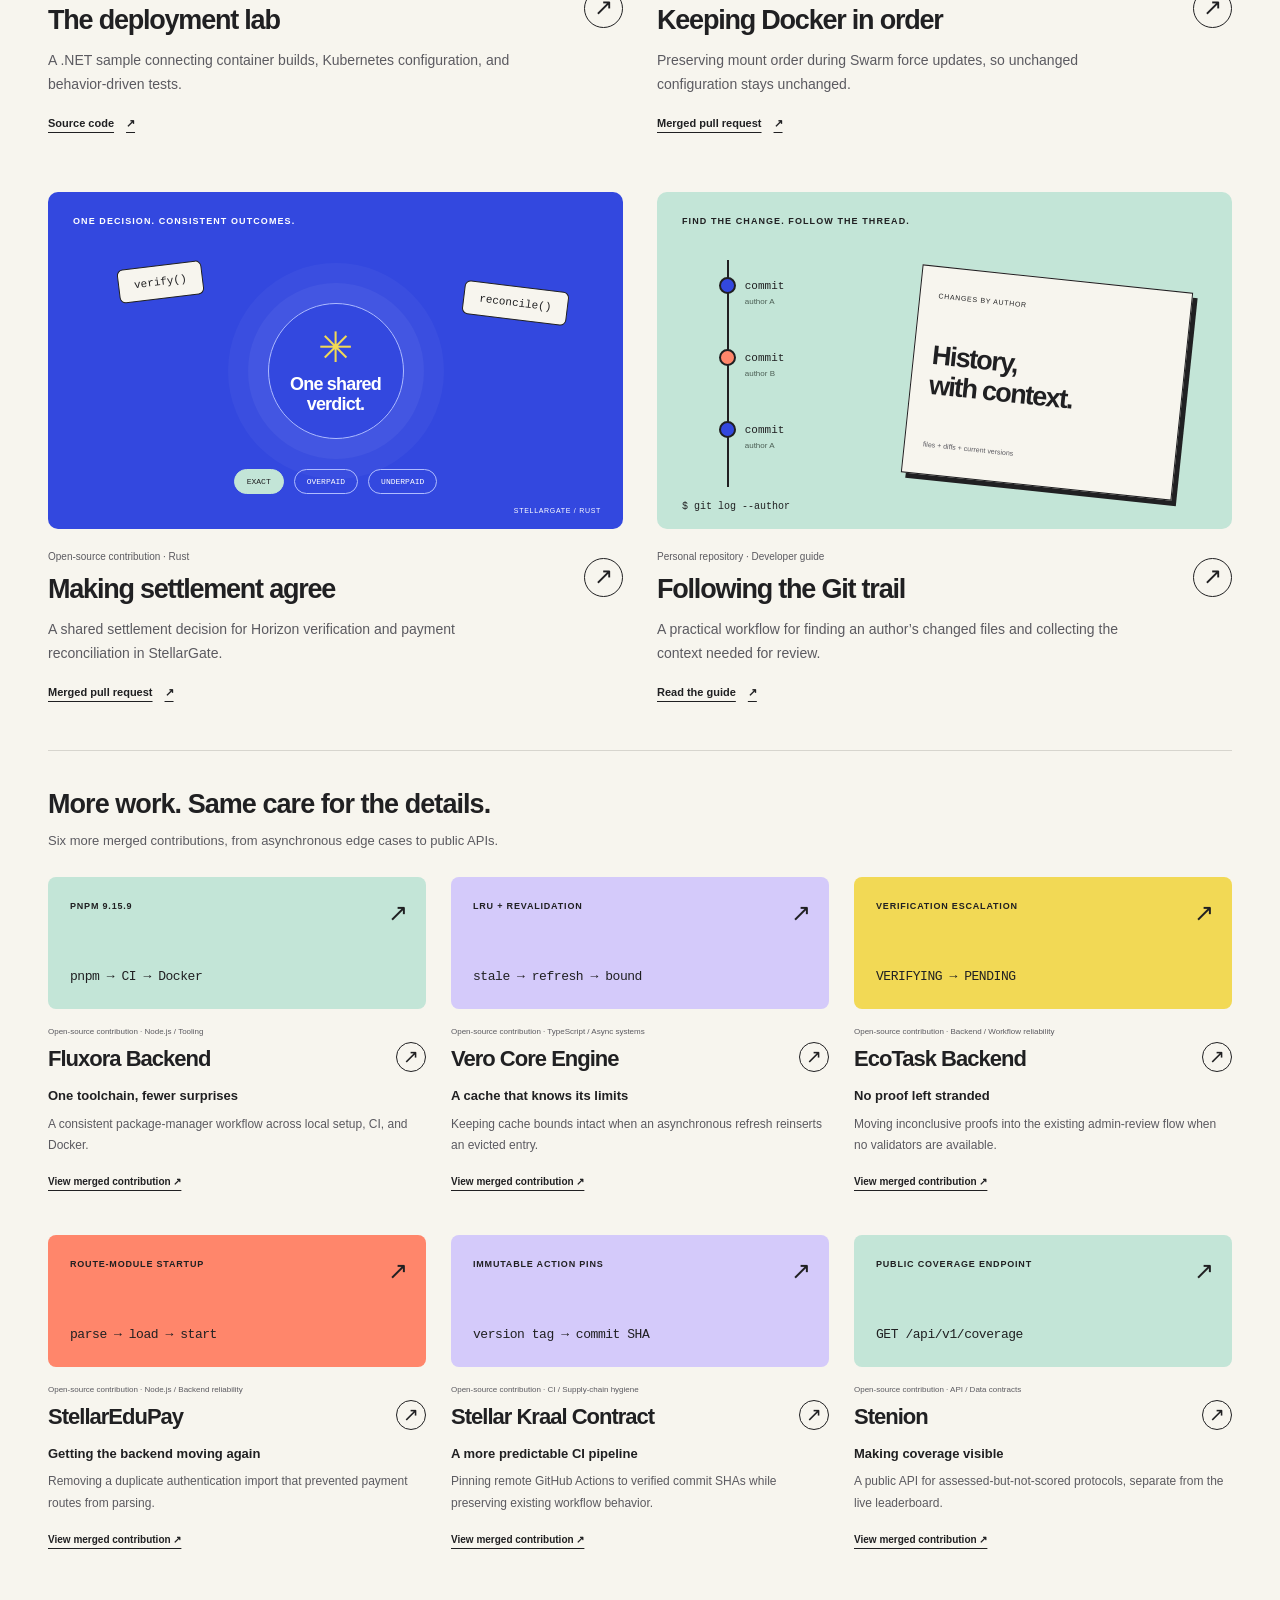
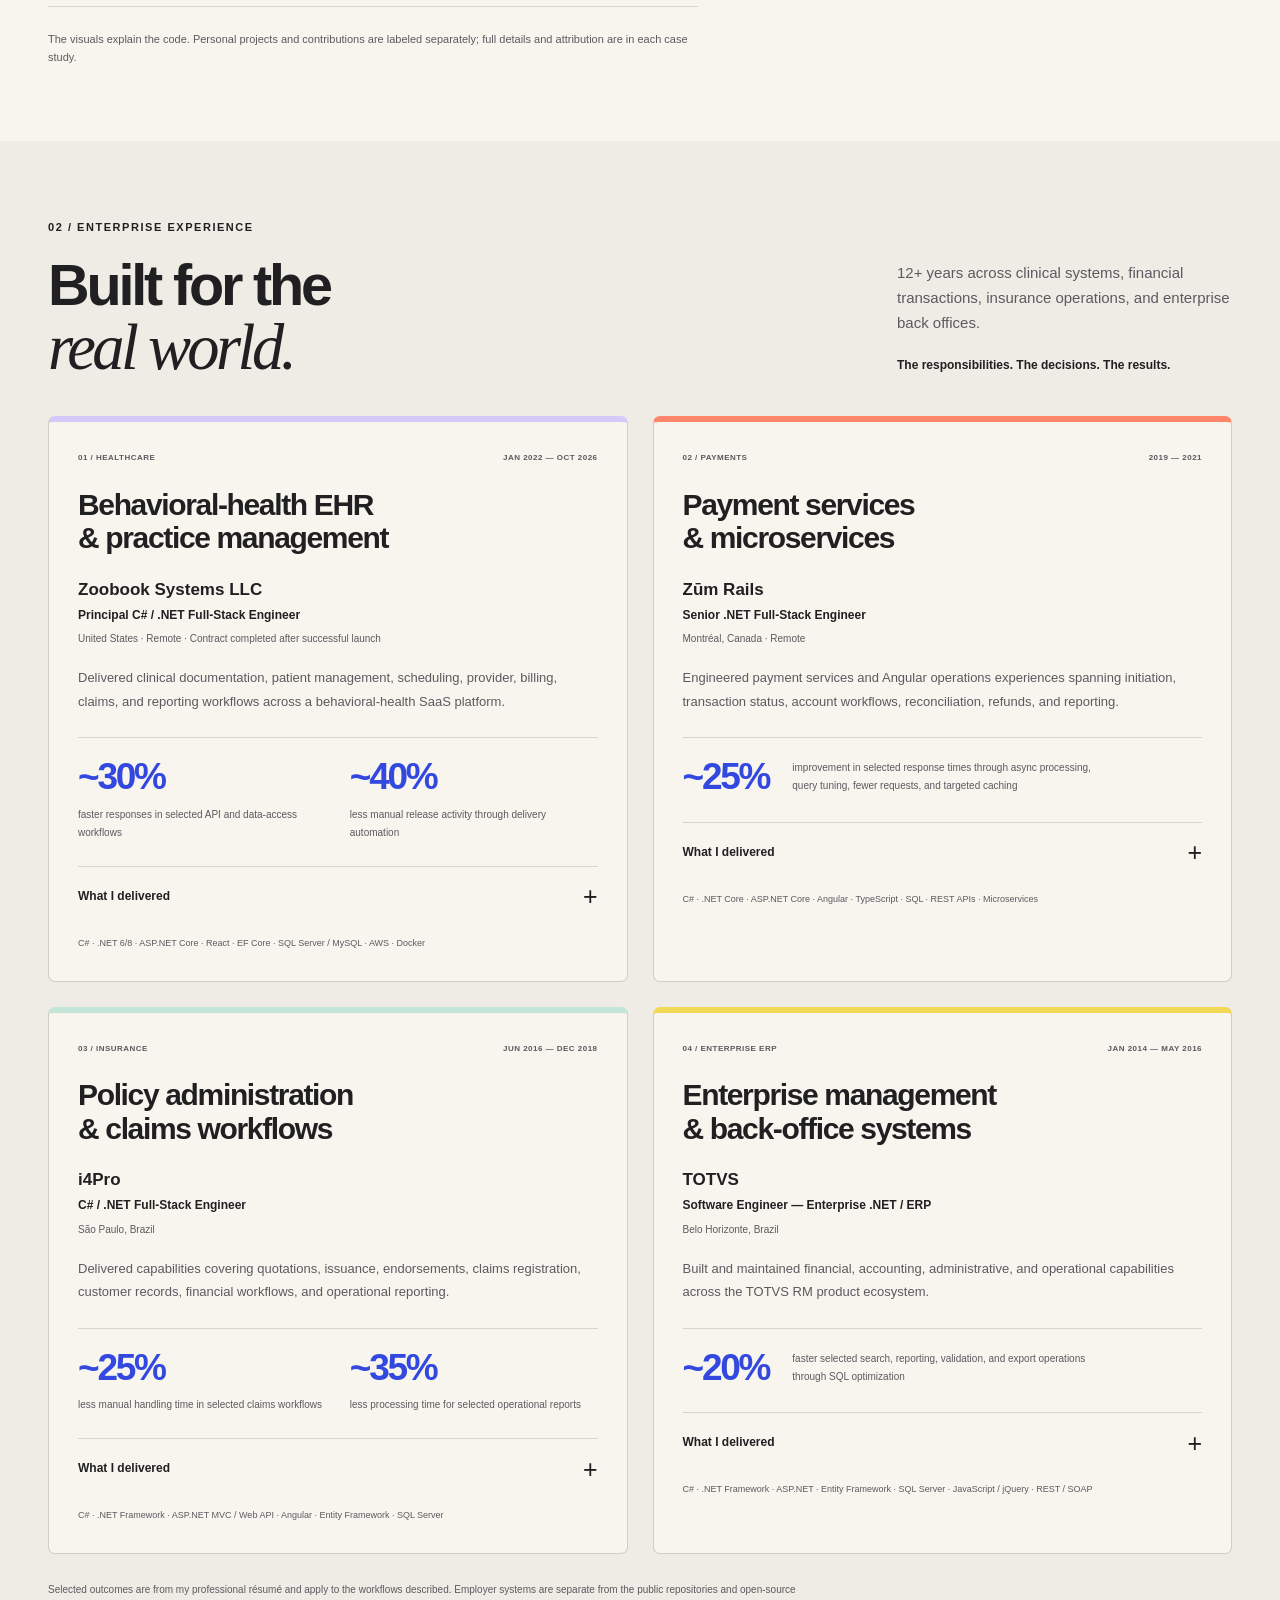
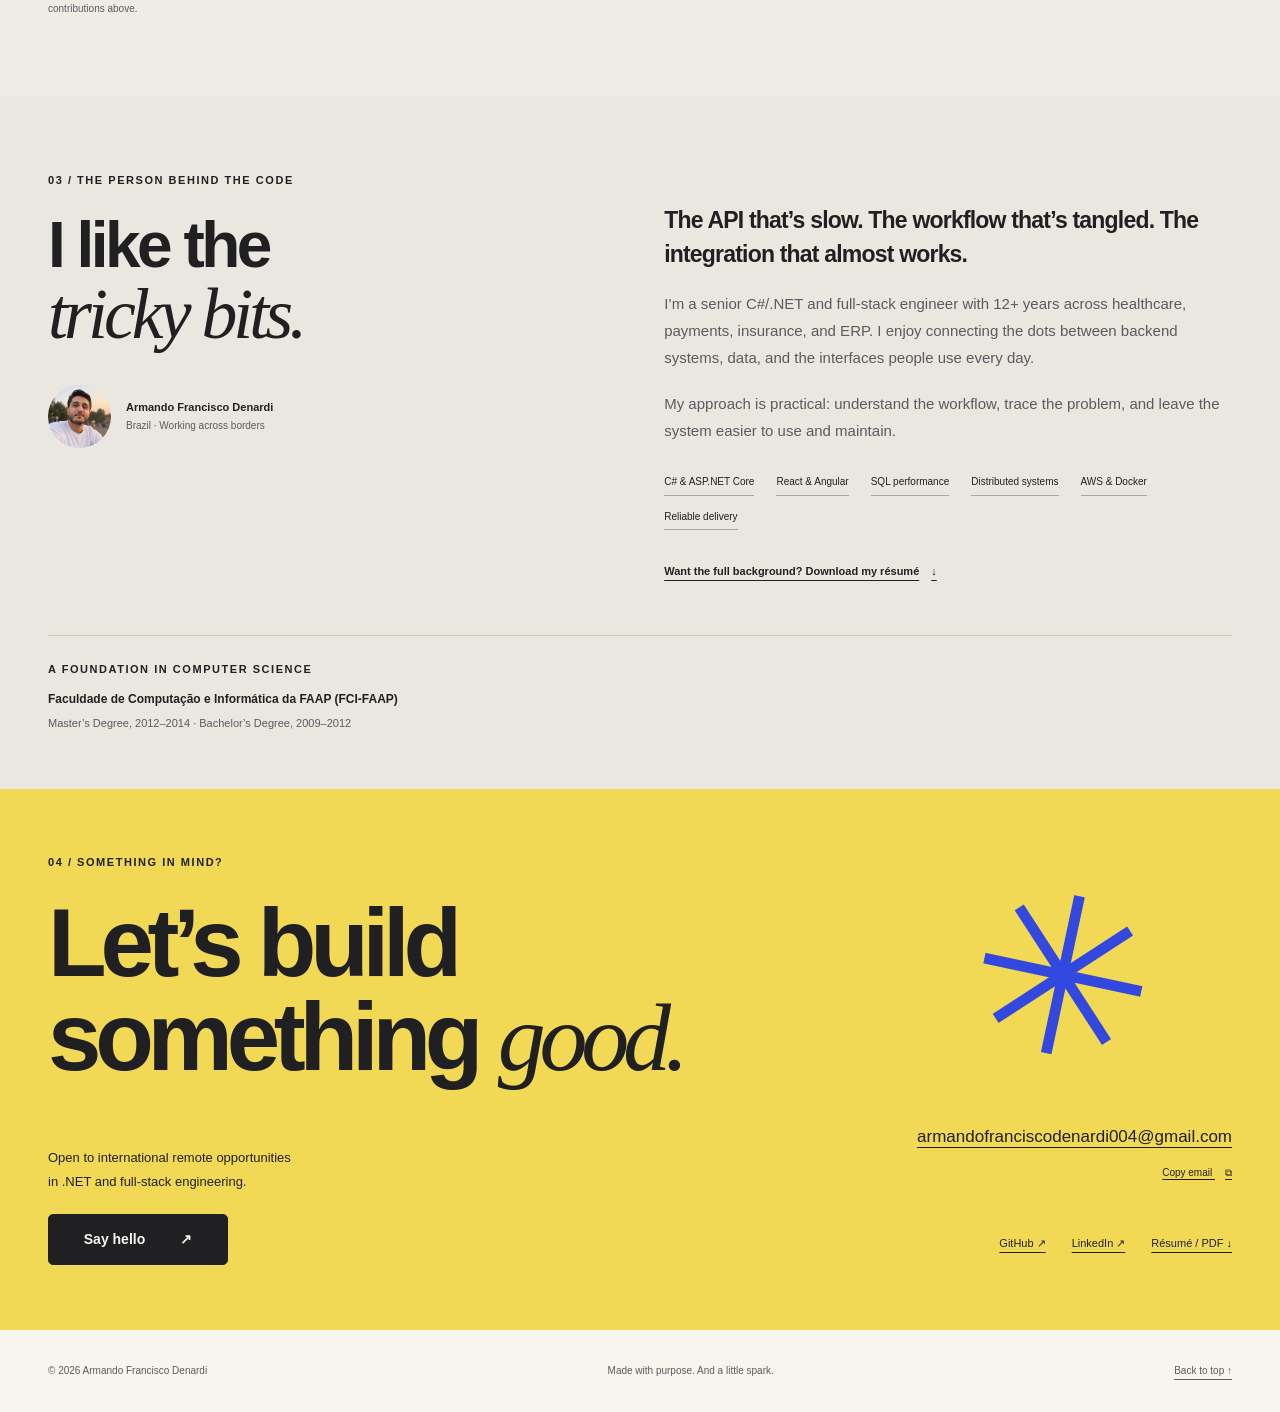
==== commit 6df36aeb: "Expand portfolio with verified contributions and enterprise experience" ====
--- a/index.html
+++ b/index.html
@@ -1,49 +1,59 @@
-<!doctype html>
-<html lang="en">
-<head>
-  <meta charset="utf-8"><meta name="viewport" content="width=device-width,initial-scale=1">
-  <meta name="theme-color" content="#f7f5ee">
-  <title>Armando Francisco Denardi — Engineer &amp; Builder</title>
-  <meta name="description" content="The portfolio of Armando Francisco Denardi. Senior C#/.NET engineer in Brazil, building useful software and contributing to open source. Explore the work, ideas, and code.">
-  <link rel="canonical" href="https://kawmy.github.io/">
-  <meta property="og:type" content="website"><meta property="og:title" content="Armando Denardi — Serious systems. A little spark.">
-  <meta property="og:description" content="A hands-on engineering portfolio. Explore .NET projects, open-source contributions, and the thinking behind the code.">
-  <meta property="og:url" content="https://kawmy.github.io/"><meta property="og:image" content="https://kawmy.github.io/assets/armando-denardi.jpg"><meta property="og:image:alt" content="Armando Francisco Denardi outdoors">
-  <meta name="twitter:card" content="summary_large_image">
-  <link rel="icon" href="assets/favicon.svg" type="image/svg+xml"><link rel="stylesheet" href="styles.css"><script src="portfolio.js" defer></script>
-</head>
-<body>
-  <a class="skip-link" href="#main">Skip to content</a>
-  <header class="site-header"><div class="wrap header-inner">
-    <a href="#home" class="brand" aria-label="Armando Denardi — back to top"><span class="brand-mark" aria-hidden="true">a<span>↗</span></span><span>ARMANDO DENARDI<small>ENGINEER + BUILDER</small></span></a>
-    <nav aria-label="Main navigation"><a href="#work">The work</a><a href="#about">The person</a><a class="nav-contact" href="#contact">Say hello <span aria-hidden="true">↗</span></a></nav>
-  </div></header>
-  <main id="main">
-    <section id="home" class="hero wrap" aria-labelledby="hero-title">
-      <div class="hero-copy"><p class="hello"><span aria-hidden="true">✳</span> Hi, I’m Armando.</p><h1 id="hero-title">Serious systems.<br>A little <em>spark.</em></h1><p class="hero-description">A senior C# / .NET engineer turning complex problems into useful software. From Brazil, with curiosity.</p><div class="hero-actions"><a class="button dark" href="#work">Explore my work <span aria-hidden="true">↓</span></a><a class="quiet-link" href="https://github.com/kawmy">Find me on GitHub <span aria-hidden="true">↗</span></a></div><p class="availability"><span aria-hidden="true"></span>Open to international remote opportunities</p></div>
-      <div class="identity-art"><span class="art-orbit" aria-hidden="true">✳</span><figure class="portrait"><img src="assets/armando-denardi.jpg" alt="Armando Francisco Denardi outdoors in a park" width="900" height="900" fetchpriority="high"><figcaption>ARMANDO FRANCISCO DENARDI <span aria-hidden="true">↗</span></figcaption></figure><span class="note-sticker">Curious mind.<br>Practical builder.<span aria-hidden="true">✧</span></span><div class="experience-sticker"><strong>12+</strong><span>years making<br>complex things work</span></div></div>
-      <a class="scroll-cue" href="#work"><span aria-hidden="true">↓</span> A few things I’ve been building</a>
-    </section>
-    <div class="tool-strip" aria-label="Core technologies"><div class="wrap"><span>C# / .NET</span><i aria-hidden="true">✳</i><span>React &amp; Angular</span><i aria-hidden="true">✳</i><span>SQL &amp; data</span><i aria-hidden="true">✳</i><span>AWS &amp; Docker</span><i aria-hidden="true">✳</i><span>Systems that work</span></div></div>
-
-    <section class="wrap work-section" id="work" aria-labelledby="work-title"><div class="section-top"><div><p class="eyebrow">01 / The work</p><h2 id="work-title">Less talk.<br><span class="accent-serif">More making.</span></h2></div><div class="work-intro"><p>Small experiments, useful tools, and contributions to systems bigger than my own.</p><p class="interaction-hint"><span aria-hidden="true">↙</span> Pick a project. Explore how it works.</p></div></div>
-      <div class="work-toolbar"><div class="filters" role="group" aria-label="Filter projects" hidden><button type="button" class="filter active" data-filter="all" aria-pressed="true">All work <span>04</span></button><button type="button" class="filter" data-filter="personal" aria-pressed="false">My projects <span>02</span></button><button type="button" class="filter" data-filter="contribution" aria-pressed="false">Contributions <span>02</span></button></div><p id="project-count" class="project-count" role="status" aria-live="polite">4 selected projects</p></div>
-      <div class="project-grid">
-        <article class="project" data-kind="personal"><button type="button" class="project-open" data-case="dotnet" aria-haspopup="dialog" aria-controls="case-study"><div class="project-visual visual-dotnet" aria-hidden="true"><span class="visual-caption">FROM CODE TO CONTAINER</span><div class="deploy-graphic"><div class="code-tile"><small>01 / BUILD</small><strong>.NET</strong><span>dotnet publish</span></div><div class="flow-arrow">→</div><div class="container-tile"><small>02 / PACKAGE</small><div class="mini-blocks"><i></i><i></i><i></i><i></i><i></i><i></i></div><span>Docker image</span></div><div class="pod-line"></div><div class="pods"><span>pod 01</span><span>pod 02</span><span>pod 03</span><span>pod 04</span></div><span class="diagram-note">KUBERNETES + SPECFLOW</span></div><span class="graphic-stamp">BUILD.<br>SHIP.<br>LEARN.</span></div><div class="project-title"><div><p class="project-kind">Personal project · C# / .NET</p><h3>The deployment lab</h3></div><span class="open-arrow" aria-hidden="true">↗</span></div></button><p class="project-description">A .NET sample connecting container builds, Kubernetes configuration, and behavior-driven tests.</p><a class="source-link" href="https://github.com/kawmy/.NETDockerK8sSpecFlow">Source code <span aria-hidden="true">↗</span></a></article>
-        <article class="project" data-kind="contribution"><button type="button" class="project-open" data-case="docker" aria-haspopup="dialog" aria-controls="case-study"><div class="project-visual visual-docker" aria-hidden="true"><span class="visual-caption">A SMALL FIX. A QUIETER DEPLOY.</span><div class="mount-graphic"><div class="terminal-heading"><span>docker service update --force</span><i>● ● ●</i></div><div class="mount-row"><b>01</b><span>/data/z</span><i>→</i><span>/data/z</span><strong>✓</strong></div><div class="mount-row"><b>02</b><span>/data/a</span><i>→</i><span>/data/a</span><strong>✓</strong></div><div class="mount-row"><b>03</b><span>/data/m</span><i>→</i><span>/data/m</span><strong>✓</strong></div><p>same order. no surprises.</p></div><span class="merged-sticker">MERGED<br>PR #7227 <span>↗</span></span></div><div class="project-title"><div><p class="project-kind">Open-source contribution · Go</p><h3>Keeping Docker in order</h3></div><span class="open-arrow" aria-hidden="true">↗</span></div></button><p class="project-description">Preserving mount order during Swarm force updates, so unchanged configuration stays unchanged.</p><a class="source-link" href="https://github.com/docker/cli/pull/7227">Merged pull request <span aria-hidden="true">↗</span></a></article>
-        <article class="project" data-kind="contribution"><button type="button" class="project-open" data-case="stellar" aria-haspopup="dialog" aria-controls="case-study"><div class="project-visual visual-stellar" aria-hidden="true"><span class="visual-caption">ONE DECISION. CONSISTENT OUTCOMES.</span><div class="settlement-graphic"><span class="orbit-node node-a">verify()</span><span class="orbit-node node-b">reconcile()</span><div class="decision-core"><span>✳</span><strong>One shared<br>verdict.</strong></div><div class="verdict-tags"><span>EXACT</span><span>OVERPAID</span><span>UNDERPAID</span></div></div><span class="stellar-caption">STELLARGATE / RUST</span></div><div class="project-title"><div><p class="project-kind">Open-source contribution · Rust</p><h3>Making settlement agree</h3></div><span class="open-arrow" aria-hidden="true">↗</span></div></button><p class="project-description">A shared settlement decision for Horizon verification and payment reconciliation in StellarGate.</p><a class="source-link" href="https://github.com/StellarGateLabs/StellarGate/pull/416">Merged pull request <span aria-hidden="true">↗</span></a></article>
-        <article class="project" data-kind="personal"><button type="button" class="project-open" data-case="git" aria-haspopup="dialog" aria-controls="case-study"><div class="project-visual visual-git" aria-hidden="true"><span class="visual-caption">FIND THE CHANGE. FOLLOW THE THREAD.</span><div class="git-graphic"><div class="git-line"></div><div class="commit c-one"><span></span><code>commit</code><small>author A</small></div><div class="commit c-two"><span></span><code>commit</code><small>author B</small></div><div class="commit c-three"><span></span><code>commit</code><small>author A</small></div><div class="git-paper"><small>CHANGES BY AUTHOR</small><strong>History,<br>with context.</strong><span>files + diffs + current versions</span></div></div><span class="git-command">$ git log --author</span></div><div class="project-title"><div><p class="project-kind">Personal repository · Developer guide</p><h3>Following the Git trail</h3></div><span class="open-arrow" aria-hidden="true">↗</span></div></button><p class="project-description">A practical workflow for finding an author’s changed files and collecting the context needed for review.</p><a class="source-link" href="https://github.com/kawmy/Guide-Tracking-Changes-by-an-Author-in-a-Git-Branch">Read the guide <span aria-hidden="true">↗</span></a></article>
-      </div><noscript><p class="noscript-note">The source links work without JavaScript. Enable JavaScript to use project filters and interactive case studies.</p></noscript><p class="work-footnote">The visuals explain the code. Personal projects and contributions are labeled separately; full details and attribution are in each case study.</p>
-    </section>
-
-    <section class="about-section" id="about" aria-labelledby="about-title"><div class="wrap about-grid"><div class="about-title"><p class="eyebrow">02 / The person behind the code</p><h2 id="about-title">I like the<br><span class="accent-serif">tricky bits.</span></h2><div class="about-mini"><img src="assets/armando-denardi.jpg" width="68" height="68" alt="" loading="lazy"><p>Armando Francisco Denardi<br><span>Brazil · Working across borders</span></p></div></div><div class="about-copy"><p class="about-lead">The API that’s slow. The workflow that’s tangled. The integration that almost works.</p><p>I’m a senior C#/.NET and full-stack engineer with 12+ years across healthcare, payments, insurance, and ERP. I enjoy connecting the dots between backend systems, data, and the interfaces people use every day.</p><p>My approach is practical: understand the workflow, trace the problem, and leave the system easier to use and maintain.</p><div class="expertise"><span>C# &amp; ASP.NET Core</span><span>React &amp; Angular</span><span>SQL performance</span><span>Distributed systems</span><span>AWS &amp; Docker</span><span>Reliable delivery</span></div><a class="quiet-link" href="assets/Armando-Francisco-Denardi-Resume.pdf" download>Want the full background? Download my résumé <span aria-hidden="true">↓</span><span class="sr-only"> (PDF)</span></a></div></div>
-      <div class="wrap journey"><p class="eyebrow">A few stops along the way</p><div class="journey-grid"><article><span>2022 — 2026</span><h3>Zoobook Systems</h3><p>Principal C# / .NET Engineer</p><small>Healthcare · Completed contract</small></article><article><span>2019 — 2021</span><h3>Zūm Rails</h3><p>Senior .NET Full-Stack Engineer</p><small>Digital payments</small></article><article><span>2016 — 2018</span><h3>i4Pro</h3><p>C# / .NET Full-Stack Engineer</p><small>Insurance</small></article><article><span>2014 — 2016</span><h3>TOTVS</h3><p>Software Engineer</p><small>Enterprise ERP</small></article></div><p class="education">Computer Science at FAAP: Master’s, 2012–2014 · Bachelor’s, 2009–2012.</p></div>
-    </section>
-
-    <section class="contact-section" id="contact" aria-labelledby="contact-title"><div class="wrap contact-inner"><p class="eyebrow">03 / Something in mind?</p><h2 id="contact-title">Let’s build<br>something <em>good.</em><span class="contact-star" aria-hidden="true">✳</span></h2><div class="contact-bottom"><div><p>Open to international remote opportunities<br>in .NET and full-stack engineering.</p><a class="button dark" href="mailto:armandofranciscodenardi004@gmail.com">Say hello <span aria-hidden="true">↗</span></a></div><div class="contact-details"><a class="email-link" href="mailto:armandofranciscodenardi004@gmail.com">armandofranciscodenardi004@gmail.com</a><button class="copy-email" type="button" hidden>Copy email <span aria-hidden="true">⧉</span></button><p class="copy-status" role="status" aria-live="polite"></p><div class="social-links"><a href="https://github.com/kawmy">GitHub ↗</a><a href="https://www.linkedin.com/in/armando-francisco-9108853b3/">LinkedIn ↗</a><a href="assets/Armando-Francisco-Denardi-Resume.pdf" download>Résumé / PDF ↓</a></div></div></div></div></section>
-  </main>
-  <footer class="wrap site-footer"><p>© 2026 Armando Francisco Denardi</p><p>Made with purpose. And a little spark.</p><a href="#home">Back to top ↑</a></footer>
-
-  <dialog id="case-study" aria-labelledby="case-title"><div class="dialog-bar"><span>BEHIND THE BUILD</span><button type="button" class="close-dialog" aria-label="Close case study">Close <span aria-hidden="true">×</span></button></div><div class="case-content"><p id="case-kind" class="eyebrow"></p><h2 id="case-title"></h2><p id="case-summary" class="case-summary"></p><div id="case-demo" class="case-demo"></div><div class="case-story"><div><h3>The problem</h3><p id="case-problem"></p></div><div><h3>The approach</h3><p id="case-approach"></p></div><div><h3>The result</h3><p id="case-result"></p></div></div><p id="case-scope" class="case-scope"></p><div class="case-links"><a id="case-source" class="button dark" href="https://github.com/kawmy">Explore the source ↗</a><a id="case-detail" class="quiet-link" href="https://github.com/kawmy">See the implementation ↗</a></div></div></dialog>
-</body>
-</html>
+<!doctype html>
+<html lang="en">
+<head>
+  <meta charset="utf-8"><meta name="viewport" content="width=device-width,initial-scale=1">
+  <meta name="theme-color" content="#f7f5ee">
+  <title>Armando Francisco Denardi — Engineer &amp; Builder</title>
+  <meta name="description" content="The portfolio of Armando Francisco Denardi. Senior C#/.NET engineer in Brazil, building useful software and contributing to open source. Explore the work, ideas, and code.">
+  <link rel="canonical" href="https://kawmy.github.io/">
+  <meta property="og:type" content="website"><meta property="og:title" content="Armando Denardi — Serious systems. A little spark.">
+  <meta property="og:description" content="A hands-on engineering portfolio. Explore .NET projects, open-source contributions, and the thinking behind the code.">
+  <meta property="og:url" content="https://kawmy.github.io/"><meta property="og:image" content="https://kawmy.github.io/assets/armando-denardi.jpg"><meta property="og:image:alt" content="Armando Francisco Denardi outdoors">
+  <meta name="twitter:card" content="summary_large_image">
+  <link rel="icon" href="assets/favicon.svg" type="image/svg+xml"><link rel="stylesheet" href="styles.css"><script src="portfolio.js" defer></script>
+</head>
+<body>
+  <a class="skip-link" href="#main">Skip to content</a>
+  <header class="site-header"><div class="wrap header-inner">
+    <a href="#home" class="brand" aria-label="Armando Denardi — back to top"><span class="brand-mark" aria-hidden="true">a<span>↗</span></span><span>ARMANDO DENARDI<small>ENGINEER + BUILDER</small></span></a>
+    <nav aria-label="Main navigation"><a href="#work">Work</a><a href="#experience">Experience</a><a href="#about">About</a><a class="nav-contact" href="#contact">Contact <span aria-hidden="true">↗</span></a></nav>
+  </div></header>
+  <main id="main">
+    <section id="home" class="hero wrap" aria-labelledby="hero-title">
+      <div class="hero-copy"><p class="hello"><span aria-hidden="true">✳</span> Hi, I’m Armando.</p><h1 id="hero-title">Serious systems.<br>A little <em>spark.</em></h1><p class="hero-description">A senior C# / .NET engineer with 12+ years building enterprise software across healthcare, payments, insurance, and ERP. From Brazil, with curiosity.</p><div class="hero-actions"><a class="button dark" href="#work">Explore my work <span aria-hidden="true">↓</span></a><a class="quiet-link" href="https://github.com/kawmy">Find me on GitHub <span aria-hidden="true">↗</span></a></div><p class="availability"><span aria-hidden="true"></span>Open to international remote opportunities</p></div>
+      <div class="identity-art"><span class="art-orbit" aria-hidden="true">✳</span><figure class="portrait"><img src="assets/armando-denardi.jpg" alt="Armando Francisco Denardi outdoors in a park" width="900" height="900" fetchpriority="high"><figcaption>ARMANDO FRANCISCO DENARDI <span aria-hidden="true">↗</span></figcaption></figure><span class="note-sticker">Curious mind.<br>Practical builder.<span aria-hidden="true">✧</span></span><div class="experience-sticker"><strong>12+</strong><span>years making<br>complex things work</span></div></div>
+      <a class="scroll-cue" href="#work"><span aria-hidden="true">↓</span> A few things I’ve been building</a>
+    </section>
+    <div class="tool-strip" aria-label="Core technologies"><div class="wrap"><span>C# / .NET</span><i aria-hidden="true">✳</i><span>React &amp; Angular</span><i aria-hidden="true">✳</i><span>SQL &amp; data</span><i aria-hidden="true">✳</i><span>AWS &amp; Docker</span><i aria-hidden="true">✳</i><span>Systems that work</span></div></div>
+
+    <section class="wrap work-section" id="work" aria-labelledby="work-title"><div class="section-top"><div><p class="eyebrow">01 / The work</p><h2 id="work-title">Less talk.<br><span class="accent-serif">More making.</span></h2></div><div class="work-intro"><p>Personal projects and merged contributions across eight open-source projects. A closer look at the engineering behind the work.</p><p class="interaction-hint"><span aria-hidden="true">↙</span> Pick a project. Explore how it works.</p></div></div>
+      <div class="work-toolbar"><div class="filters" role="group" aria-label="Filter projects" hidden><button type="button" class="filter active" data-filter="all" aria-pressed="true">All work <span>10</span></button><button type="button" class="filter" data-filter="personal" aria-pressed="false">My projects <span>02</span></button><button type="button" class="filter" data-filter="contribution" aria-pressed="false">Contributions <span>08</span></button></div><p id="project-count" class="project-count" role="status" aria-live="polite">10 selected projects</p></div>
+      <div class="project-grid">
+        <article class="project" data-kind="personal"><button type="button" class="project-open" data-case="dotnet" aria-haspopup="dialog" aria-controls="case-study"><div class="project-visual visual-dotnet" aria-hidden="true"><span class="visual-caption">FROM CODE TO CONTAINER</span><div class="deploy-graphic"><div class="code-tile"><small>01 / BUILD</small><strong>.NET</strong><span>dotnet publish</span></div><div class="flow-arrow">→</div><div class="container-tile"><small>02 / PACKAGE</small><div class="mini-blocks"><i></i><i></i><i></i><i></i><i></i><i></i></div><span>Docker image</span></div><div class="pod-line"></div><div class="pods"><span>pod 01</span><span>pod 02</span><span>pod 03</span><span>pod 04</span></div><span class="diagram-note">KUBERNETES + SPECFLOW</span></div><span class="graphic-stamp">BUILD.<br>SHIP.<br>LEARN.</span></div><div class="project-title"><div><p class="project-kind">Personal project · C# / .NET</p><h3>The deployment lab</h3></div><span class="open-arrow" aria-hidden="true">↗</span></div></button><p class="project-description">A .NET sample connecting container builds, Kubernetes configuration, and behavior-driven tests.</p><a class="source-link" href="https://github.com/kawmy/.NETDockerK8sSpecFlow">Source code <span aria-hidden="true">↗</span></a></article>
+        <article class="project" data-kind="contribution"><button type="button" class="project-open" data-case="docker" aria-haspopup="dialog" aria-controls="case-study"><div class="project-visual visual-docker" aria-hidden="true"><span class="visual-caption">A SMALL FIX. A QUIETER DEPLOY.</span><div class="mount-graphic"><div class="terminal-heading"><span>docker service update --force</span><i>● ● ●</i></div><div class="mount-row"><b>01</b><span>/data/z</span><i>→</i><span>/data/z</span><strong>✓</strong></div><div class="mount-row"><b>02</b><span>/data/a</span><i>→</i><span>/data/a</span><strong>✓</strong></div><div class="mount-row"><b>03</b><span>/data/m</span><i>→</i><span>/data/m</span><strong>✓</strong></div><p>same order. no surprises.</p></div><span class="merged-sticker">MERGED<br>PR #7227 <span>↗</span></span></div><div class="project-title"><div><p class="project-kind">Open-source contribution · Go</p><h3>Keeping Docker in order</h3></div><span class="open-arrow" aria-hidden="true">↗</span></div></button><p class="project-description">Preserving mount order during Swarm force updates, so unchanged configuration stays unchanged.</p><a class="source-link" href="https://github.com/docker/cli/pull/7227">Merged pull request <span aria-hidden="true">↗</span></a></article>
+        <article class="project" data-kind="contribution"><button type="button" class="project-open" data-case="stellar" aria-haspopup="dialog" aria-controls="case-study"><div class="project-visual visual-stellar" aria-hidden="true"><span class="visual-caption">ONE DECISION. CONSISTENT OUTCOMES.</span><div class="settlement-graphic"><span class="orbit-node node-a">verify()</span><span class="orbit-node node-b">reconcile()</span><div class="decision-core"><span>✳</span><strong>One shared<br>verdict.</strong></div><div class="verdict-tags"><span>EXACT</span><span>OVERPAID</span><span>UNDERPAID</span></div></div><span class="stellar-caption">STELLARGATE / RUST</span></div><div class="project-title"><div><p class="project-kind">Open-source contribution · Rust</p><h3>Making settlement agree</h3></div><span class="open-arrow" aria-hidden="true">↗</span></div></button><p class="project-description">A shared settlement decision for Horizon verification and payment reconciliation in StellarGate.</p><a class="source-link" href="https://github.com/StellarGateLabs/StellarGate/pull/416">Merged pull request <span aria-hidden="true">↗</span></a></article>
+        <article class="project" data-kind="personal"><button type="button" class="project-open" data-case="git" aria-haspopup="dialog" aria-controls="case-study"><div class="project-visual visual-git" aria-hidden="true"><span class="visual-caption">FIND THE CHANGE. FOLLOW THE THREAD.</span><div class="git-graphic"><div class="git-line"></div><div class="commit c-one"><span></span><code>commit</code><small>author A</small></div><div class="commit c-two"><span></span><code>commit</code><small>author B</small></div><div class="commit c-three"><span></span><code>commit</code><small>author A</small></div><div class="git-paper"><small>CHANGES BY AUTHOR</small><strong>History,<br>with context.</strong><span>files + diffs + current versions</span></div></div><span class="git-command">$ git log --author</span></div><div class="project-title"><div><p class="project-kind">Personal repository · Developer guide</p><h3>Following the Git trail</h3></div><span class="open-arrow" aria-hidden="true">↗</span></div></button><p class="project-description">A practical workflow for finding an author’s changed files and collecting the context needed for review.</p><a class="source-link" href="https://github.com/kawmy/Guide-Tracking-Changes-by-an-Author-in-a-Git-Branch">Read the guide <span aria-hidden="true">↗</span></a></article>
+      </div><div class="more-work-heading"><h3>More work. Same care for the details.</h3><p>Six more merged contributions, from asynchronous edge cases to public APIs.</p></div><div class="more-project-grid"><article class="project compact-project" data-kind="contribution"><button type="button" class="project-open" data-case="fluxora" aria-haspopup="dialog" aria-controls="case-study"><div class="mini-visual mini-mint" aria-hidden="true"><span>pnpm 9.15.9</span><strong>pnpm → CI → Docker</strong><i>↗</i></div><div class="project-title"><div><p class="project-kind">Open-source contribution · Node.js / Tooling</p><h3>Fluxora Backend</h3></div><span class="open-arrow" aria-hidden="true">↗</span></div></button><p class="mini-headline">One toolchain, fewer surprises</p><p class="project-description">A consistent package-manager workflow across local setup, CI, and Docker.</p><a class="source-link" href="https://github.com/Fluxora-Org/Fluxora-Backend/pull/1343">View merged contribution ↗</a></article><article class="project compact-project" data-kind="contribution"><button type="button" class="project-open" data-case="vero" aria-haspopup="dialog" aria-controls="case-study"><div class="mini-visual mini-violet" aria-hidden="true"><span>LRU + revalidation</span><strong>stale → refresh → bound</strong><i>↗</i></div><div class="project-title"><div><p class="project-kind">Open-source contribution · TypeScript / Async systems</p><h3>Vero Core Engine</h3></div><span class="open-arrow" aria-hidden="true">↗</span></div></button><p class="mini-headline">A cache that knows its limits</p><p class="project-description">Keeping cache bounds intact when an asynchronous refresh reinserts an evicted entry.</p><a class="source-link" href="https://github.com/Vero-protocol/vero-core-engine/pull/225">View merged contribution ↗</a></article><article class="project compact-project" data-kind="contribution"><button type="button" class="project-open" data-case="ecotask" aria-haspopup="dialog" aria-controls="case-study"><div class="mini-visual mini-yellow" aria-hidden="true"><span>Verification escalation</span><strong>VERIFYING → PENDING</strong><i>↗</i></div><div class="project-title"><div><p class="project-kind">Open-source contribution · Backend / Workflow reliability</p><h3>EcoTask Backend</h3></div><span class="open-arrow" aria-hidden="true">↗</span></div></button><p class="mini-headline">No proof left stranded</p><p class="project-description">Moving inconclusive proofs into the existing admin-review flow when no validators are available.</p><a class="source-link" href="https://github.com/ecotask-network/EcoTask-backend/pull/97">View merged contribution ↗</a></article><article class="project compact-project" data-kind="contribution"><button type="button" class="project-open" data-case="edupay" aria-haspopup="dialog" aria-controls="case-study"><div class="mini-visual mini-coral" aria-hidden="true"><span>Route-module startup</span><strong>parse → load → start</strong><i>↗</i></div><div class="project-title"><div><p class="project-kind">Open-source contribution · Node.js / Backend reliability</p><h3>StellarEduPay</h3></div><span class="open-arrow" aria-hidden="true">↗</span></div></button><p class="mini-headline">Getting the backend moving again</p><p class="project-description">Removing a duplicate authentication import that prevented payment routes from parsing.</p><a class="source-link" href="https://github.com/StellarEdu/StellarEduPay/pull/1308">View merged contribution ↗</a></article><article class="project compact-project" data-kind="contribution"><button type="button" class="project-open" data-case="kraal" aria-haspopup="dialog" aria-controls="case-study"><div class="mini-visual mini-violet" aria-hidden="true"><span>Immutable action pins</span><strong>version tag → commit SHA</strong><i>↗</i></div><div class="project-title"><div><p class="project-kind">Open-source contribution · CI / Supply-chain hygiene</p><h3>Stellar Kraal Contract</h3></div><span class="open-arrow" aria-hidden="true">↗</span></div></button><p class="mini-headline">A more predictable CI pipeline</p><p class="project-description">Pinning remote GitHub Actions to verified commit SHAs while preserving existing workflow behavior.</p><a class="source-link" href="https://github.com/Stellar-kraal/stellar-kraal-contract/pull/157">View merged contribution ↗</a></article><article class="project compact-project" data-kind="contribution"><button type="button" class="project-open" data-case="stenion" aria-haspopup="dialog" aria-controls="case-study"><div class="mini-visual mini-mint" aria-hidden="true"><span>Public coverage endpoint</span><strong>GET /api/v1/coverage</strong><i>↗</i></div><div class="project-title"><div><p class="project-kind">Open-source contribution · API / Data contracts</p><h3>Stenion</h3></div><span class="open-arrow" aria-hidden="true">↗</span></div></button><p class="mini-headline">Making coverage visible</p><p class="project-description">A public API for assessed-but-not-scored protocols, separate from the live leaderboard.</p><a class="source-link" href="https://github.com/stenion-lab/stenion/pull/62">View merged contribution ↗</a></article></div><noscript><p class="noscript-note">The source links work without JavaScript. Enable JavaScript to use project filters and interactive case studies.</p></noscript><p class="work-footnote">The visuals explain the code. Personal projects and contributions are labeled separately; full details and attribution are in each case study.</p>
+    </section>
+
+
+    <section class="enterprise-section" id="experience" aria-labelledby="enterprise-title"><div class="wrap"><div class="section-top"><div><p class="eyebrow">02 / Enterprise experience</p><h2 id="enterprise-title">Built for the<br><span class="accent-serif">real world.</span></h2></div><div class="work-intro"><p>12+ years across clinical systems, financial transactions, insurance operations, and enterprise back offices.</p><p class="interaction-hint">The responsibilities. The decisions. The results.</p></div></div>
+      <div class="career-grid">
+        <article class="career-case healthcare"><div class="career-topline"><span>01 / HEALTHCARE</span><span>JAN 2022 — OCT 2026</span></div><h3>Behavioral-health EHR<br>&amp; practice management</h3><p class="career-company">Zoobook Systems LLC</p><p class="career-role">Principal C# / .NET Full-Stack Engineer</p><p class="career-location">United States · Remote · Contract completed after successful launch</p><p class="career-summary">Delivered clinical documentation, patient management, scheduling, provider, billing, claims, and reporting workflows across a behavioral-health SaaS platform.</p><dl class="career-results"><div><dt>~30%</dt><dd>faster responses in selected API and data-access workflows</dd></div><div><dt>~40%</dt><dd>less manual release activity through delivery automation</dd></div></dl><details><summary>What I delivered</summary><ul><li>Modernized API and data-access paths with async/await, EF Core, LINQ, and SQL tuning.</li><li>Built React/TypeScript interfaces and ASP.NET Core APIs for data-intensive clinical and administrative workflows.</li><li>Strengthened role-based authorization, audit logging, server-side validation, and application-level data protection.</li><li>Improved integration resiliency with decoupled background jobs, retries, structured error handling, and production diagnostics.</li><li>Standardized Docker-based delivery and automated test/release workflows with xUnit and Moq.</li></ul></details><p class="career-stack">C# · .NET 6/8 · ASP.NET Core · React · EF Core · SQL Server / MySQL · AWS · Docker</p></article>
+        <article class="career-case payments"><div class="career-topline"><span>02 / PAYMENTS</span><span>2019 — 2021</span></div><h3>Payment services<br>&amp; microservices</h3><p class="career-company">Zūm Rails</p><p class="career-role">Senior .NET Full-Stack Engineer</p><p class="career-location">Montréal, Canada · Remote</p><p class="career-summary">Engineered payment services and Angular operations experiences spanning initiation, transaction status, account workflows, reconciliation, refunds, and reporting.</p><dl class="career-results single-result"><div><dt>~25%</dt><dd>improvement in selected response times through async processing, query tuning, fewer requests, and targeted caching</dd></div></dl><details><summary>What I delivered</summary><ul><li>Separated tightly coupled business capabilities into independently maintainable ASP.NET Core services.</li><li>Designed idempotent processing, validation, retries, and exception handling to protect payment operations from duplicate transactions and transient failures.</li><li>Connected Angular/TypeScript operations interfaces to payment and reporting services.</li><li>Strengthened release quality with automated tests, structured logging, and cross-functional production support.</li></ul></details><p class="career-stack">C# · .NET Core · ASP.NET Core · Angular · TypeScript · SQL · REST APIs · Microservices</p></article>
+        <article class="career-case insurance"><div class="career-topline"><span>03 / INSURANCE</span><span>JUN 2016 — DEC 2018</span></div><h3>Policy administration<br>&amp; claims workflows</h3><p class="career-company">i4Pro</p><p class="career-role">C# / .NET Full-Stack Engineer</p><p class="career-location">São Paulo, Brazil</p><p class="career-summary">Delivered capabilities covering quotations, issuance, endorsements, claims registration, customer records, financial workflows, and operational reporting.</p><dl class="career-results"><div><dt>~25%</dt><dd>less manual handling time in selected claims workflows</dd></div><div><dt>~35%</dt><dd>less processing time for selected operational reports</dd></div></dl><details><summary>What I delivered</summary><ul><li>Automated validation and routing steps within claims workflows.</li><li>Unified Angular/TypeScript workflows with C# Web API services and reusable domain/data-access components.</li><li>Tuned SQL Server stored procedures, indexes, and reporting queries.</li><li>Integrated external REST services and standardized validation, auditing, exception handling, and role-based access.</li></ul></details><p class="career-stack">C# · .NET Framework · ASP.NET MVC / Web API · Angular · Entity Framework · SQL Server</p></article>
+        <article class="career-case erp"><div class="career-topline"><span>04 / ENTERPRISE ERP</span><span>JAN 2014 — MAY 2016</span></div><h3>Enterprise management<br>&amp; back-office systems</h3><p class="career-company">TOTVS</p><p class="career-role">Software Engineer — Enterprise .NET / ERP</p><p class="career-location">Belo Horizonte, Brazil</p><p class="career-summary">Built and maintained financial, accounting, administrative, and operational capabilities across the TOTVS RM product ecosystem.</p><dl class="career-results single-result"><div><dt>~20%</dt><dd>faster selected search, reporting, validation, and export operations through SQL optimization</dd></div></dl><details><summary>What I delivered</summary><ul><li>Refactored reusable business and data-access components in C#, Entity Framework, and SQL Server.</li><li>Optimized SQL queries and stored procedures for data-intensive operations.</li><li>Integrated REST/SOAP services and browser-based JavaScript/jQuery features with server-side .NET modules.</li><li>Supported production releases, root-cause analysis, and incremental refactoring of legacy components.</li></ul></details><p class="career-stack">C# · .NET Framework · ASP.NET · Entity Framework · SQL Server · JavaScript / jQuery · REST / SOAP</p></article>
+      </div><p class="experience-context">Selected outcomes are from my professional résumé and apply to the workflows described. Employer systems are separate from the public repositories and open-source contributions above.</p>
+    </div></section>
+
+    <section class="about-section" id="about" aria-labelledby="about-title"><div class="wrap about-grid"><div class="about-title"><p class="eyebrow">03 / The person behind the code</p><h2 id="about-title">I like the<br><span class="accent-serif">tricky bits.</span></h2><div class="about-mini"><img src="assets/armando-denardi.jpg" width="68" height="68" alt="" loading="lazy"><p>Armando Francisco Denardi<br><span>Brazil · Working across borders</span></p></div></div><div class="about-copy"><p class="about-lead">The API that’s slow. The workflow that’s tangled. The integration that almost works.</p><p>I’m a senior C#/.NET and full-stack engineer with 12+ years across healthcare, payments, insurance, and ERP. I enjoy connecting the dots between backend systems, data, and the interfaces people use every day.</p><p>My approach is practical: understand the workflow, trace the problem, and leave the system easier to use and maintain.</p><div class="expertise"><span>C# &amp; ASP.NET Core</span><span>React &amp; Angular</span><span>SQL performance</span><span>Distributed systems</span><span>AWS &amp; Docker</span><span>Reliable delivery</span></div><a class="quiet-link" href="assets/Armando-Francisco-Denardi-Resume.pdf" download>Want the full background? Download my résumé <span aria-hidden="true">↓</span><span class="sr-only"> (PDF)</span></a></div></div>
+      <div class="wrap education-line"><p class="eyebrow">A foundation in computer science</p><p>Faculdade de Computação e Informática da FAAP (FCI-FAAP)</p><p>Master’s Degree, 2012–2014 · Bachelor’s Degree, 2009–2012</p></div>
+    </section>
+
+    <section class="contact-section" id="contact" aria-labelledby="contact-title"><div class="wrap contact-inner"><p class="eyebrow">04 / Something in mind?</p><h2 id="contact-title">Let’s build<br>something <em>good.</em><span class="contact-star" aria-hidden="true">✳</span></h2><div class="contact-bottom"><div><p>Open to international remote opportunities<br>in .NET and full-stack engineering.</p><a class="button dark" href="mailto:armandofranciscodenardi004@gmail.com">Say hello <span aria-hidden="true">↗</span></a></div><div class="contact-details"><a class="email-link" href="mailto:armandofranciscodenardi004@gmail.com">armandofranciscodenardi004@gmail.com</a><button class="copy-email" type="button" hidden>Copy email <span aria-hidden="true">⧉</span></button><p class="copy-status" role="status" aria-live="polite"></p><div class="social-links"><a href="https://github.com/kawmy">GitHub ↗</a><a href="https://www.linkedin.com/in/armando-francisco-9108853b3/">LinkedIn ↗</a><a href="assets/Armando-Francisco-Denardi-Resume.pdf" download>Résumé / PDF ↓</a></div></div></div></div></section>
+  </main>
+  <footer class="wrap site-footer"><p>© 2026 Armando Francisco Denardi</p><p>Made with purpose. And a little spark.</p><a href="#home">Back to top ↑</a></footer>
+
+  <dialog id="case-study" aria-labelledby="case-title"><div class="dialog-bar"><span>BEHIND THE BUILD</span><button type="button" class="close-dialog" aria-label="Close case study">Close <span aria-hidden="true">×</span></button></div><div class="case-content"><p id="case-kind" class="eyebrow"></p><h2 id="case-title"></h2><p id="case-summary" class="case-summary"></p><div id="case-demo" class="case-demo"></div><div class="case-story"><div><h3>The problem</h3><p id="case-problem"></p></div><div><h3>The approach</h3><p id="case-approach"></p></div><div><h3>The result</h3><p id="case-result"></p></div></div><p id="case-scope" class="case-scope"></p><div class="case-links"><a id="case-source" class="button dark" href="https://github.com/kawmy">Explore the source ↗</a><a id="case-detail" class="quiet-link" href="https://github.com/kawmy">See the implementation ↗</a></div></div></dialog>
+</body>
+</html>
--- a/styles.css
+++ b/styles.css
@@ -13,3 +13,12 @@
 @media(max-width:360px){.wrap{width:calc(100% - 32px)}.brand>span:last-child{display:none}.site-header nav{gap:22px}.hero h1{font-size:45px}.hero-actions{gap:14px}.hero-actions .quiet-link{font-size:9px}.hero-actions .button{font-size:11px;gap:18px}.identity-art{width:265px;min-height:335px}.portrait{left:29px;right:16px}.portrait img{height:240px}.art-orbit{right:-2px;font-size:145px}.note-sticker{font-size:10px;padding:11px 25px 11px 9px}.experience-sticker{bottom:4px;left:7px}.tool-strip>.wrap{gap:12px;font-size:10px}.filter{padding:9px 10px;font-size:9px;gap:6px}.project-visual{height:270px}.deploy-graphic{top:59px;left:8%;right:12%;grid-template-columns:1fr 31px 1fr}.code-tile,.container-tile{min-height:106px;padding:9px}.code-tile strong{font-size:28px}.pods{gap:6px}.pods>span{padding:6px;font-size:7px}.visual-caption{font-size:7px;left:17px}.mount-graphic{top:65px;padding:11px}.mount-row{gap:10px;font-size:9px;padding:8px 0}.terminal-heading{font-size:6px}.terminal-heading i{font-size:5px}.mount-graphic>p{font-size:9px}.merged-sticker{font-size:7px;bottom:15px}.settlement-graphic{inset:55px 7% 27px}.decision-core{height:107px;width:107px;top:34px}.decision-core strong{font-size:16px}.orbit-node{font-size:8px}.verdict-tags>span{font-size:6px}.git-graphic{inset:53px 8% 41px}.c-one{top:12px}.c-two{top:72px}.c-three{top:132px}.git-paper{padding:17px 11px}.git-paper strong{font-size:23px}.git-paper small,.git-paper>span{font-size:6px}.project-title h3{font-size:23px}.email-link{font-size:12px}.contact-star{font-size:52px;right:0;top:-15px}.case-content{padding:20px}.case-content h2{font-size:30px}}
 @media(prefers-reduced-motion:reduce){html{scroll-behavior:auto}*,*::before,*::after{transition:none!important;animation:none!important}}
 @media print{.site-header,.hero-actions,.filters,.copy-email,.scroll-cue,.tool-strip,dialog{display:none!important}.wrap{width:100%}.hero{padding-top:0}.hero h1{font-size:50px}.project-visual{height:270px}.project{break-inside:avoid}.work-section,.about-section,.contact-section{padding:25px 0}.identity-art{min-height:350px}.contact-star{display:none}}
+
+/* Additional public contributions and resume-backed enterprise case studies. */
+.more-work-heading{border-top:1px solid var(--line);padding-top:37px;margin-top:36px;margin-bottom:25px}.more-work-heading h3{font-size:27px;font-weight:650;letter-spacing:-.035em;line-height:1.2}.more-work-heading p{font-size:13px;color:var(--muted);margin-top:10px}.more-project-grid{display:grid;grid-template-columns:repeat(3,minmax(0,1fr));gap:30px 25px}.mini-visual{height:132px;padding:22px;border-radius:8px;position:relative;display:flex;flex-direction:column;justify-content:space-between;transition:transform .18s,box-shadow .18s}.mini-mint{background:var(--mint)}.mini-violet{background:var(--violet)}.mini-yellow{background:var(--yellow)}.mini-coral{background:var(--coral)}.mini-visual>span{font-size:9px;text-transform:uppercase;letter-spacing:.09em;font-weight:600}.mini-visual>strong{font:13px/1.5 Consolas,monospace;letter-spacing:-.035em;max-width:90%}.mini-visual>i{position:absolute;right:18px;top:16px;font-size:24px;font-style:normal}.compact-project .project-title{margin-top:17px;align-items:flex-end;gap:8px}.compact-project .project-title h3{font-size:22px;line-height:1.2}.compact-project .project-kind{font-size:8px;line-height:1.6;max-width:245px;margin-bottom:7px}.compact-project .open-arrow{width:30px;height:30px;font-size:19px}.compact-project .project-description{font-size:12px;line-height:1.8;margin-top:8px}.mini-headline{font-size:13px;line-height:1.5;font-weight:600;margin-top:14px}.compact-project .source-link{font-size:10px}.compact-project .project-open:hover .mini-visual{transform:translateY(-3px);box-shadow:0 5px 0 var(--ink)}
+.enterprise-section{padding:78px 0;background:#eeece5}.enterprise-section .section-top{margin-bottom:36px}.career-grid{display:grid;grid-template-columns:repeat(2,minmax(0,1fr));gap:25px}.career-case{background:var(--paper);border:1px solid #d0cec6;border-top:6px solid var(--violet);border-radius:7px;padding:29px;min-width:0}.career-case.payments{border-top-color:var(--coral)}.career-case.insurance{border-top-color:var(--mint)}.career-case.erp{border-top-color:var(--yellow)}.career-topline{display:flex;justify-content:space-between;align-items:flex-start;gap:12px;font-size:8px;font-weight:650;letter-spacing:.06em;margin-bottom:23px;color:var(--muted)}.career-case h3{font-size:30px;font-weight:650;letter-spacing:-.045em;line-height:1.12}.career-company{font-size:17px;font-weight:650;margin-top:23px;line-height:1.4}.career-role{font-size:12px;font-weight:600;margin-top:4px}.career-location{font-size:10px;color:var(--muted);line-height:1.8;margin-top:5px}.career-summary{font-size:13px;line-height:1.8;margin-top:18px;color:var(--muted)}.career-results{margin:24px 0;display:grid;grid-template-columns:1fr 1fr;gap:24px;border-top:1px solid var(--line);padding-top:19px}.career-results>div{min-width:0}.career-results dt{font-size:37px;line-height:1.1;font-weight:700;color:var(--blue);letter-spacing:-.06em}.career-results dd{margin:8px 0 0;font-size:10px;line-height:1.8;color:var(--muted)}.single-result{grid-template-columns:1fr}.single-result>div{display:flex;align-items:center;gap:23px}.single-result dt{flex-shrink:0}.single-result dd{margin:0;max-width:310px}.career-case details{border-top:1px solid var(--line);margin-top:21px;padding-top:8px}.career-case summary{min-height:44px;display:flex;align-items:center;justify-content:space-between;font-size:12px;font-weight:600;cursor:pointer;list-style:none;gap:15px}.career-case summary::-webkit-details-marker{display:none}.career-case summary::after{content:'+';font-size:25px;font-weight:400;line-height:1}.career-case details[open] summary::after{content:'−'}.career-case summary:focus-visible{outline:3px solid var(--blue);outline-offset:3px}.career-case ul{padding:0 0 0 17px;margin:8px 0 16px}.career-case li{font-size:12px;color:var(--muted);line-height:1.85;margin:9px 0;padding-left:3px}.career-stack{font-size:9px;line-height:1.9;color:var(--muted);margin-top:16px}.experience-context{font-size:10px;line-height:1.9;color:var(--muted);max-width:750px;margin-top:26px}.education-line{border-top:1px solid #cbc8c0;margin-top:42px;padding-top:25px}.education-line>p:nth-child(2){font-size:12px;font-weight:600;margin-top:12px}.education-line>p:nth-child(3){font-size:11px;color:var(--muted);margin-top:5px}
+@media(max-width:1000px){.more-project-grid{gap:25px 20px}.mini-visual{padding:19px;height:123px}.mini-visual>strong{font-size:11px}.mini-visual>span{font-size:8px}.compact-project .project-title h3{font-size:20px}.compact-project .project-kind{font-size:7px}.career-case{padding:24px}.career-case h3{font-size:27px}.career-topline{font-size:7px;gap:7px}.career-results{gap:20px}.career-summary{font-size:12px}.career-company{font-size:16px}.career-role{font-size:11px}}
+@media(max-width:820px){.more-project-grid{grid-template-columns:repeat(2,minmax(0,1fr))}.mini-visual>strong{font-size:13px}.mini-visual>span{font-size:9px}.compact-project .project-kind{font-size:8px}.career-case{padding:21px}.career-case h3{font-size:25px}.career-results dt{font-size:33px}.career-results dd{font-size:9px}.career-role{font-size:10px}.career-location{font-size:9px}.career-case li{font-size:11px}.single-result>div{gap:17px}.enterprise-section{padding:60px 0}.site-header nav{gap:24px}}
+@media(max-width:650px){.brand>span:last-child{display:none}.site-header nav{gap:19px}.site-header nav a{font-size:10px}.more-work-heading{padding-top:29px;margin-top:25px;margin-bottom:22px}.more-work-heading h3{font-size:25px}.more-work-heading p{font-size:12px}.more-project-grid{grid-template-columns:1fr;gap:24px}.mini-visual{height:133px;padding:23px}.mini-visual>strong{font-size:15px}.mini-visual>span{font-size:9px}.compact-project .project-title h3{font-size:23px}.compact-project .project-kind{font-size:8px}.compact-project .project-description{font-size:13px}.mini-headline{font-size:14px}.compact-project .source-link{font-size:10px}.enterprise-section{padding:45px 0}.enterprise-section .section-top h2{font-size:47px}.career-grid{grid-template-columns:1fr;gap:20px}.career-case{padding:24px}.career-case h3{font-size:29px}.career-topline{font-size:7px;gap:10px}.career-company{font-size:17px;margin-top:21px}.career-role{font-size:11px}.career-location{font-size:9px}.career-summary{font-size:13px}.career-results dt{font-size:37px}.career-results dd{font-size:10px}.career-case summary{font-size:12px}.career-case li{font-size:12px}.career-stack{font-size:9px}.experience-context{font-size:9px}.education-line{padding-top:25px;margin-top:30px}.education-line .eyebrow{font-size:10px}.education-line>p:nth-child(2){font-size:11px}.education-line>p:nth-child(3){font-size:10px}}
+@media(max-width:360px){.site-header nav{gap:16px}.site-header nav a{font-size:9px}.career-case{padding:20px}.career-case h3{font-size:26px}.career-topline{font-size:6px}.career-results dt{font-size:33px}.career-results dd{font-size:9px}.career-role{font-size:10px}.career-company{font-size:16px}.mini-visual>strong{font-size:13px}.compact-project .project-title h3{font-size:22px}}
+@media print{.career-case{break-inside:avoid}.enterprise-section{padding:25px 0}.career-case details{display:block}.career-case details>ul{display:block}.more-project-grid{grid-template-columns:1fr 1fr}}
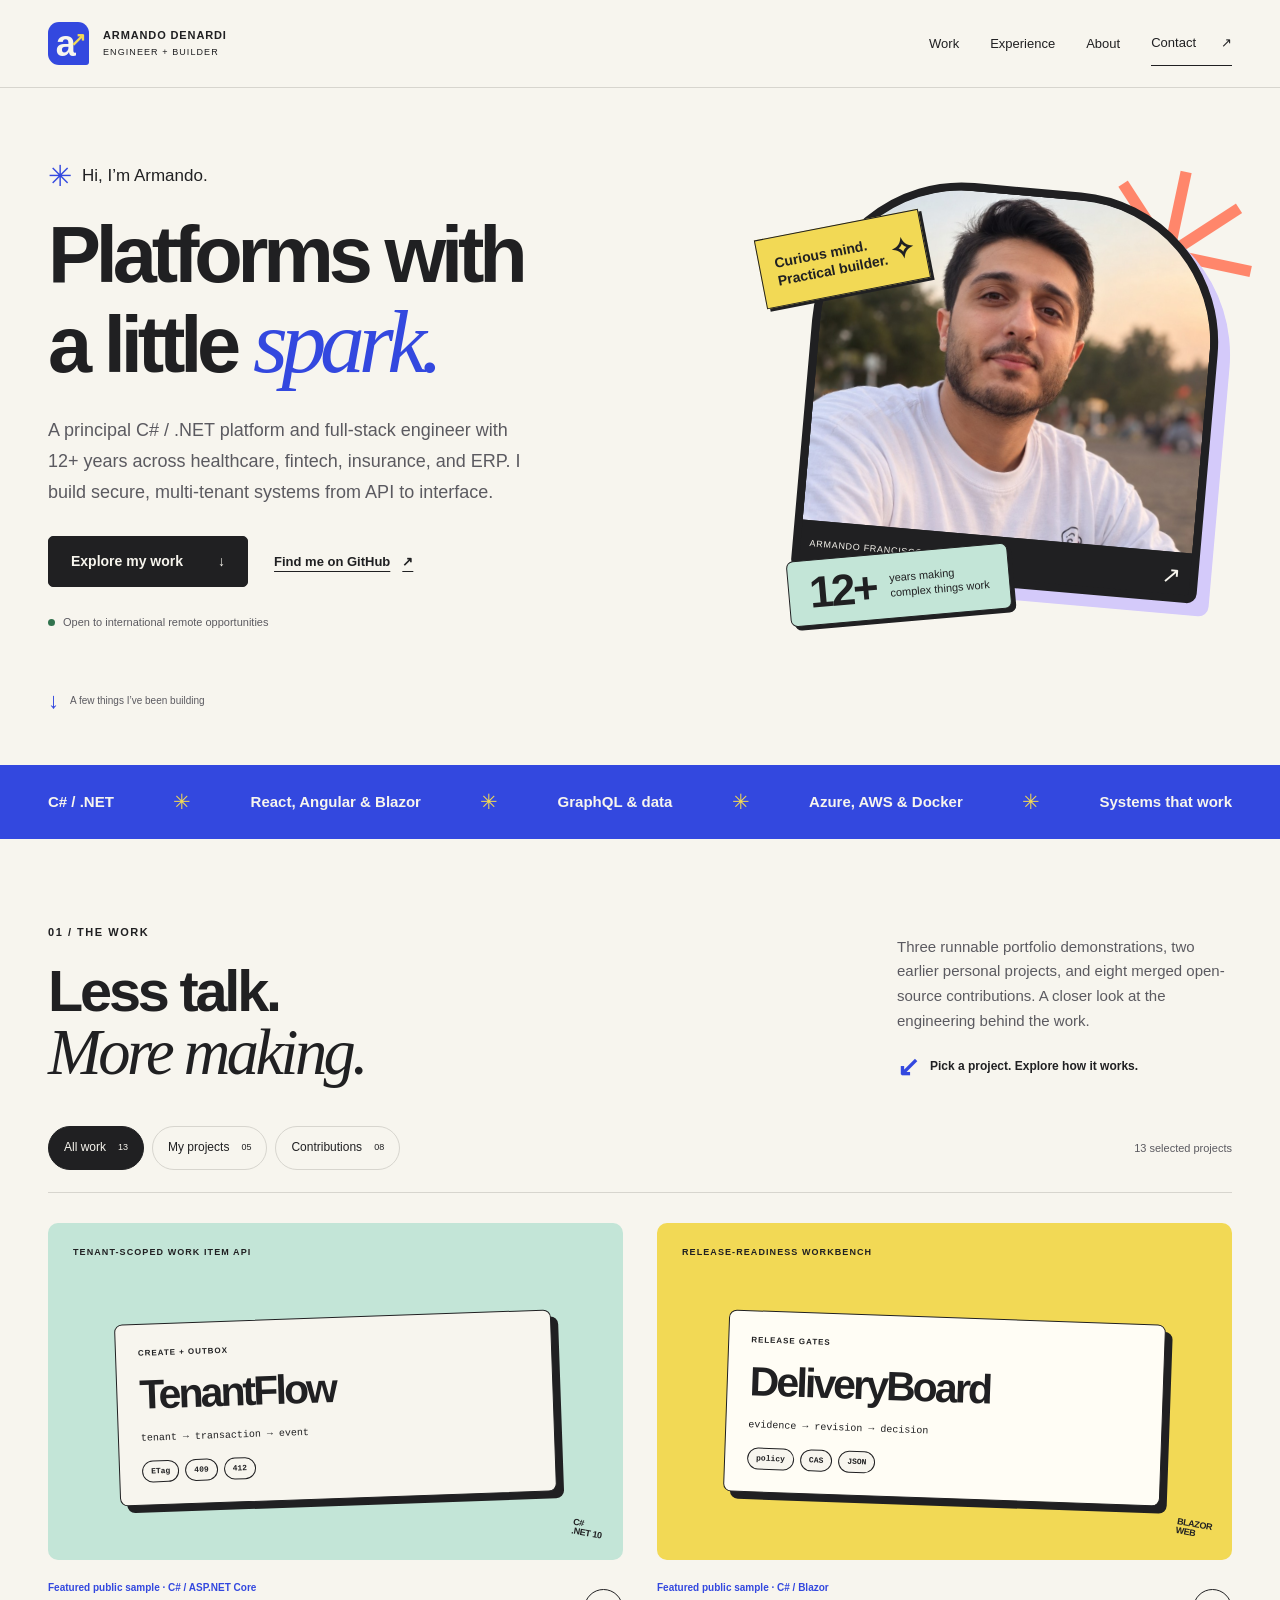
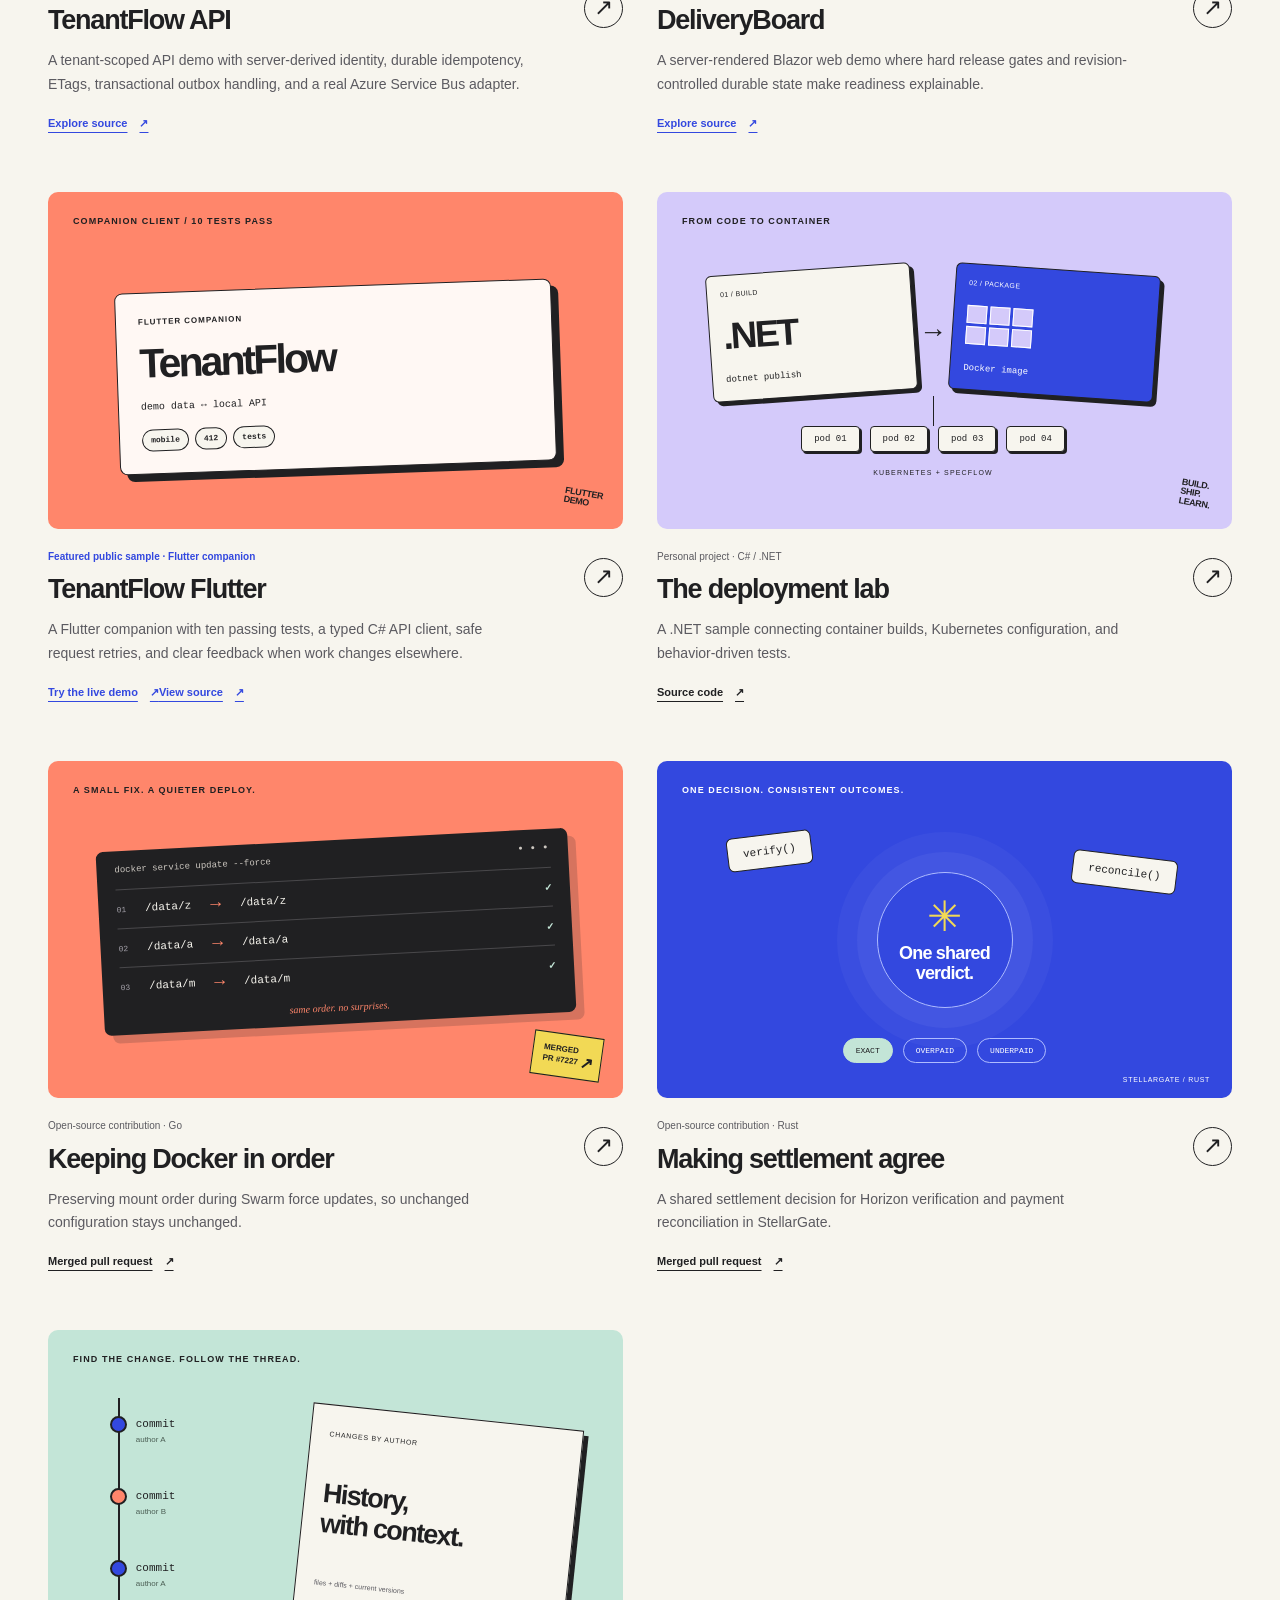
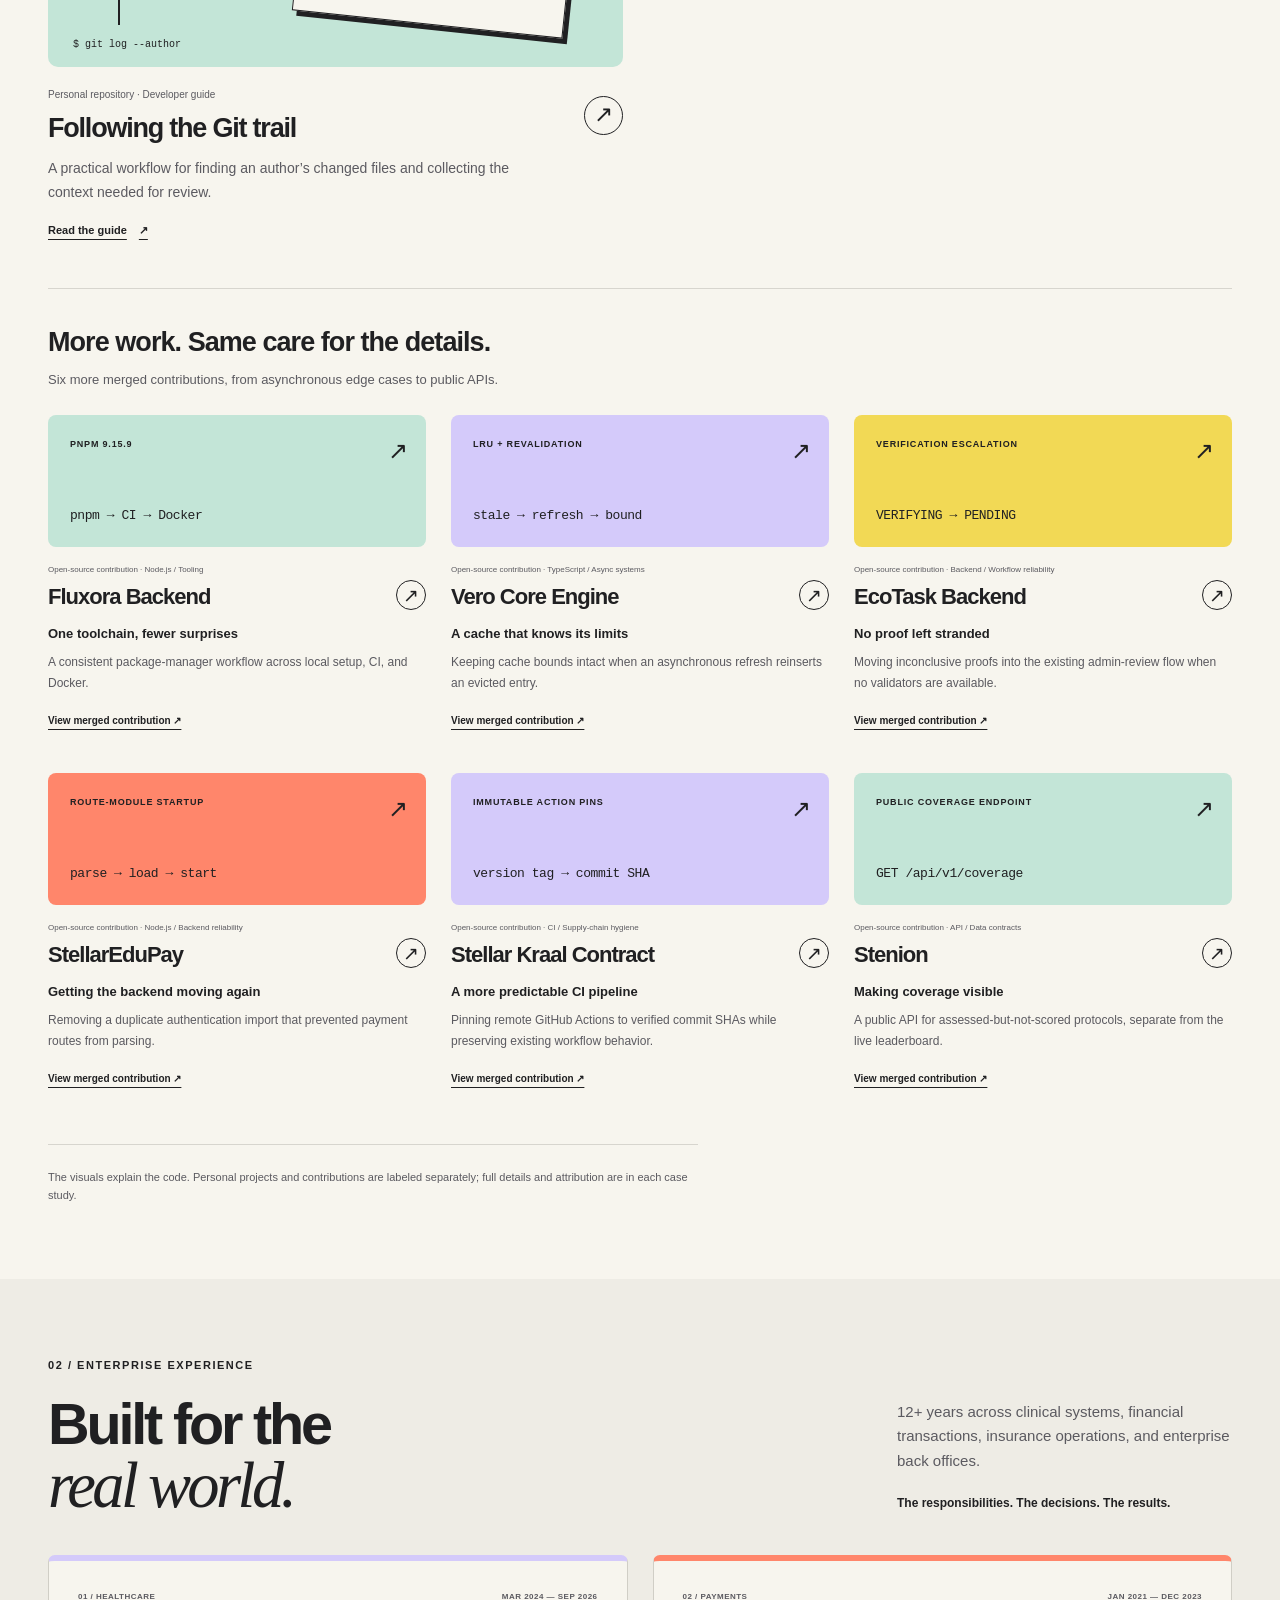
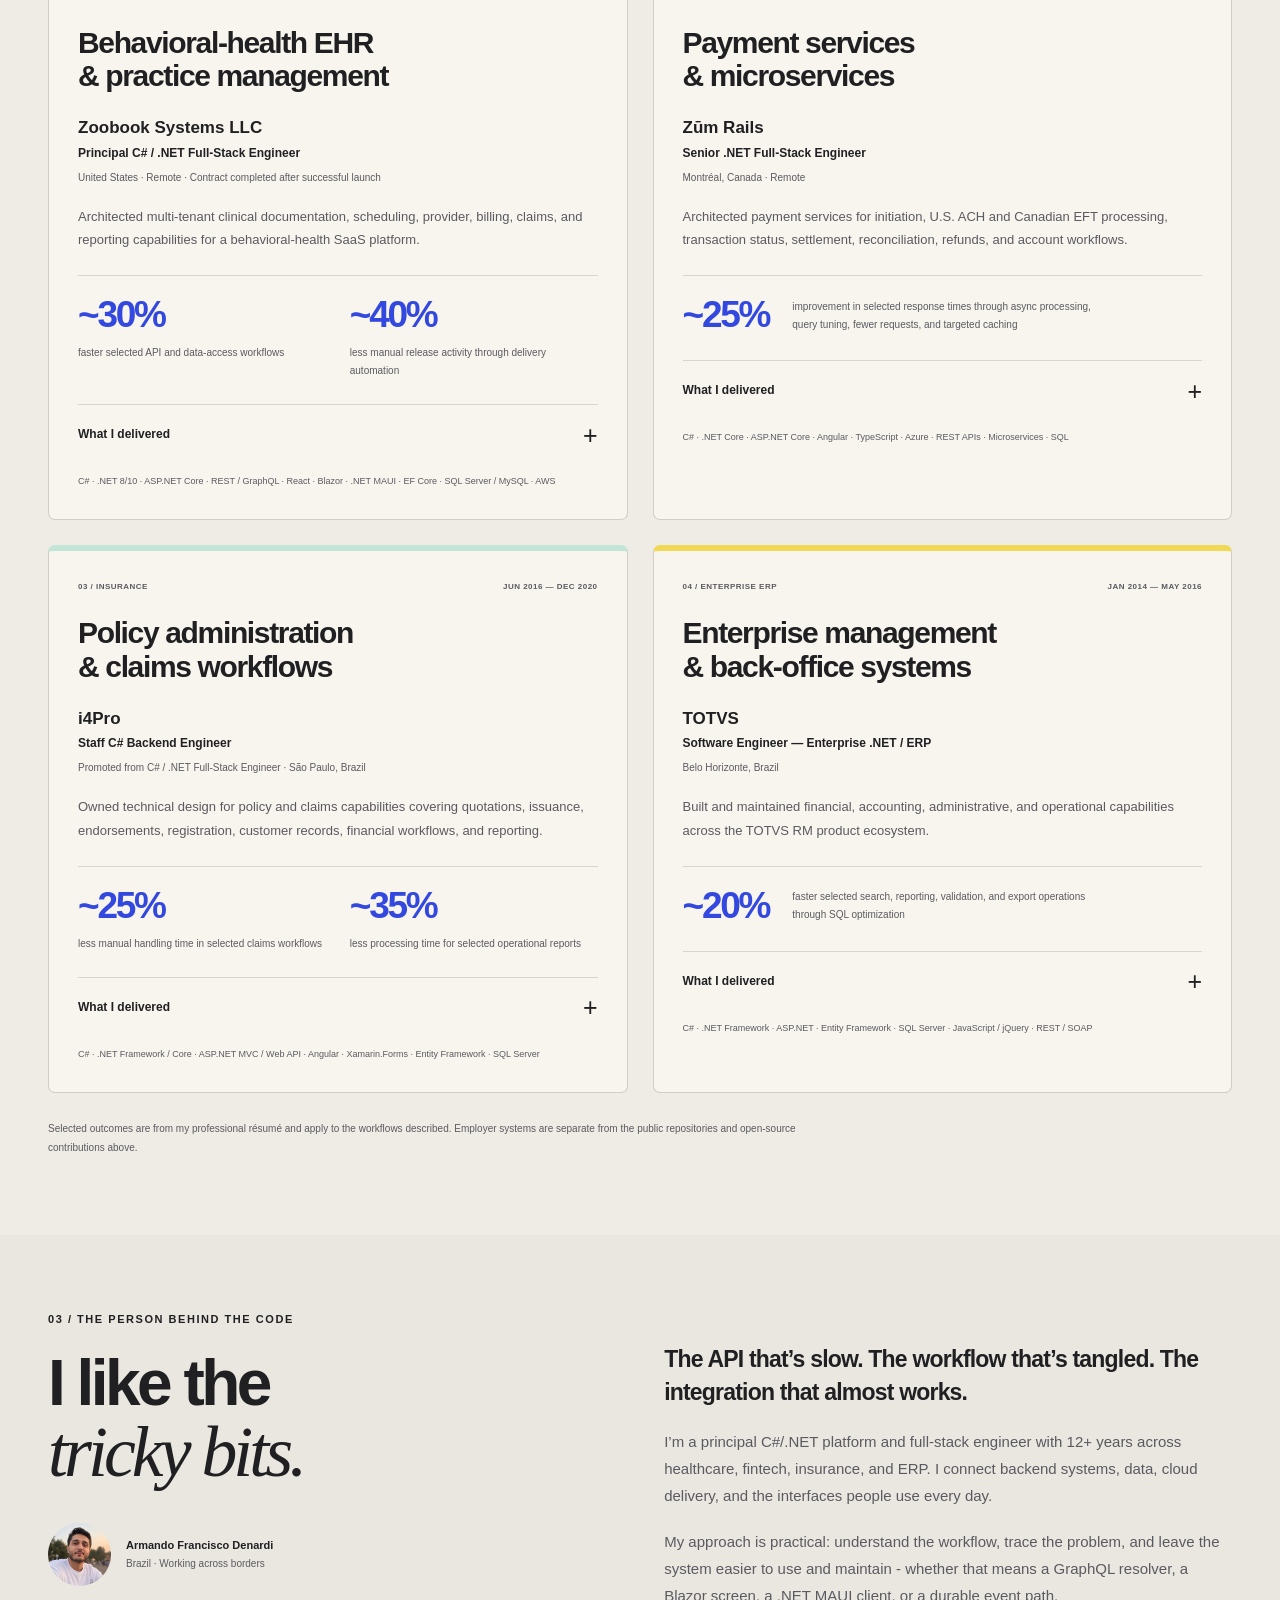
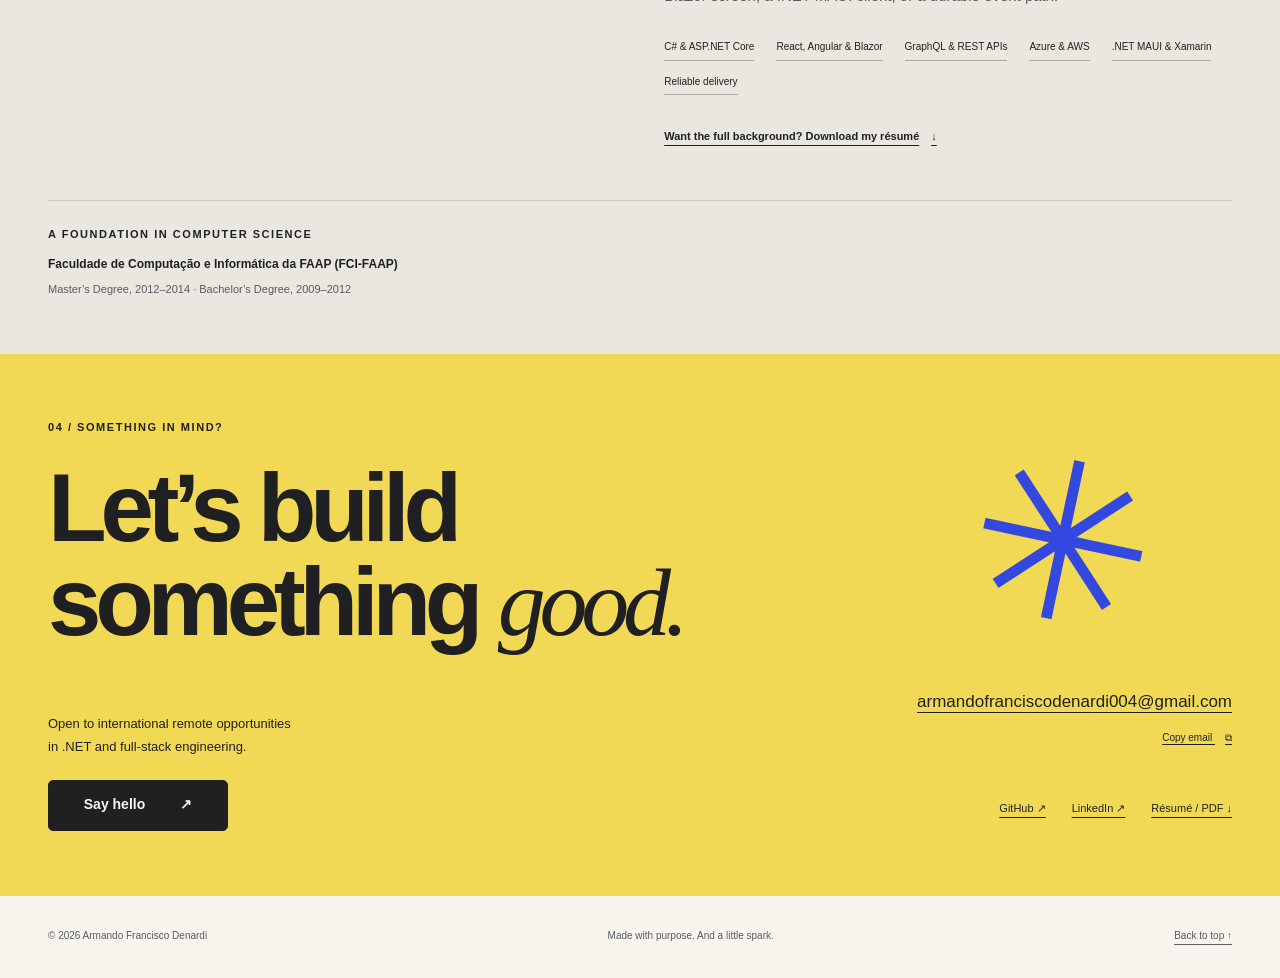
==== commit 27302afe: "Expand principal portfolio with C# work, career depth and live Flutter demo" ====
--- a/index.html
+++ b/index.html
@@ -3,14 +3,14 @@
 <head>
   <meta charset="utf-8"><meta name="viewport" content="width=device-width,initial-scale=1">
   <meta name="theme-color" content="#f7f5ee">
-  <title>Armando Francisco Denardi — Engineer &amp; Builder</title>
-  <meta name="description" content="The portfolio of Armando Francisco Denardi. Senior C#/.NET engineer in Brazil, building useful software and contributing to open source. Explore the work, ideas, and code.">
+  <title>Armando Francisco Denardi — Principal .NET Engineer</title>
+  <meta name="description" content="The portfolio of Armando Francisco Denardi, a principal C#/.NET platform and full-stack engineer. Explore public C#, Blazor, and Flutter samples alongside open-source contributions.">
   <link rel="canonical" href="https://kawmy.github.io/">
-  <meta property="og:type" content="website"><meta property="og:title" content="Armando Denardi — Serious systems. A little spark.">
-  <meta property="og:description" content="A hands-on engineering portfolio. Explore .NET projects, open-source contributions, and the thinking behind the code.">
+  <meta property="og:type" content="website"><meta property="og:title" content="Armando Denardi — Principal .NET Engineer">
+  <meta property="og:description" content="Public C#, Blazor, and Flutter samples alongside open-source contributions and practical engineering notes.">
   <meta property="og:url" content="https://kawmy.github.io/"><meta property="og:image" content="https://kawmy.github.io/assets/armando-denardi.jpg"><meta property="og:image:alt" content="Armando Francisco Denardi outdoors">
   <meta name="twitter:card" content="summary_large_image">
-  <link rel="icon" href="assets/favicon.svg" type="image/svg+xml"><link rel="stylesheet" href="styles.css"><script src="portfolio.js" defer></script>
+  <link rel="icon" href="assets/favicon.svg" type="image/svg+xml"><link rel="stylesheet" href="styles.css?v=3ea244a3fe62"><script src="portfolio.js?v=1e2832c455eb" defer></script>
 </head>
 <body>
   <a class="skip-link" href="#main">Skip to content</a>
@@ -20,15 +20,18 @@
   </div></header>
   <main id="main">
     <section id="home" class="hero wrap" aria-labelledby="hero-title">
-      <div class="hero-copy"><p class="hello"><span aria-hidden="true">✳</span> Hi, I’m Armando.</p><h1 id="hero-title">Serious systems.<br>A little <em>spark.</em></h1><p class="hero-description">A senior C# / .NET engineer with 12+ years building enterprise software across healthcare, payments, insurance, and ERP. From Brazil, with curiosity.</p><div class="hero-actions"><a class="button dark" href="#work">Explore my work <span aria-hidden="true">↓</span></a><a class="quiet-link" href="https://github.com/kawmy">Find me on GitHub <span aria-hidden="true">↗</span></a></div><p class="availability"><span aria-hidden="true"></span>Open to international remote opportunities</p></div>
+      <div class="hero-copy"><p class="hello"><span aria-hidden="true">✳</span> Hi, I’m Armando.</p><h1 id="hero-title">Platforms with<br>a little <em>spark.</em></h1><p class="hero-description">A principal C# / .NET platform and full-stack engineer with 12+ years across healthcare, fintech, insurance, and ERP. I build secure, multi-tenant systems from API to interface.</p><div class="hero-actions"><a class="button dark" href="#work">Explore my work <span aria-hidden="true">↓</span></a><a class="quiet-link" href="https://github.com/kawmy">Find me on GitHub <span aria-hidden="true">↗</span></a></div><p class="availability"><span aria-hidden="true"></span>Open to international remote opportunities</p></div>
       <div class="identity-art"><span class="art-orbit" aria-hidden="true">✳</span><figure class="portrait"><img src="assets/armando-denardi.jpg" alt="Armando Francisco Denardi outdoors in a park" width="900" height="900" fetchpriority="high"><figcaption>ARMANDO FRANCISCO DENARDI <span aria-hidden="true">↗</span></figcaption></figure><span class="note-sticker">Curious mind.<br>Practical builder.<span aria-hidden="true">✧</span></span><div class="experience-sticker"><strong>12+</strong><span>years making<br>complex things work</span></div></div>
       <a class="scroll-cue" href="#work"><span aria-hidden="true">↓</span> A few things I’ve been building</a>
     </section>
-    <div class="tool-strip" aria-label="Core technologies"><div class="wrap"><span>C# / .NET</span><i aria-hidden="true">✳</i><span>React &amp; Angular</span><i aria-hidden="true">✳</i><span>SQL &amp; data</span><i aria-hidden="true">✳</i><span>AWS &amp; Docker</span><i aria-hidden="true">✳</i><span>Systems that work</span></div></div>
+    <div class="tool-strip" aria-label="Core technologies"><div class="wrap"><span>C# / .NET</span><i aria-hidden="true">✳</i><span>React, Angular &amp; Blazor</span><i aria-hidden="true">✳</i><span>GraphQL &amp; data</span><i aria-hidden="true">✳</i><span>Azure, AWS &amp; Docker</span><i aria-hidden="true">✳</i><span>Systems that work</span></div></div>
 
-    <section class="wrap work-section" id="work" aria-labelledby="work-title"><div class="section-top"><div><p class="eyebrow">01 / The work</p><h2 id="work-title">Less talk.<br><span class="accent-serif">More making.</span></h2></div><div class="work-intro"><p>Personal projects and merged contributions across eight open-source projects. A closer look at the engineering behind the work.</p><p class="interaction-hint"><span aria-hidden="true">↙</span> Pick a project. Explore how it works.</p></div></div>
-      <div class="work-toolbar"><div class="filters" role="group" aria-label="Filter projects" hidden><button type="button" class="filter active" data-filter="all" aria-pressed="true">All work <span>10</span></button><button type="button" class="filter" data-filter="personal" aria-pressed="false">My projects <span>02</span></button><button type="button" class="filter" data-filter="contribution" aria-pressed="false">Contributions <span>08</span></button></div><p id="project-count" class="project-count" role="status" aria-live="polite">10 selected projects</p></div>
+    <section class="wrap work-section" id="work" aria-labelledby="work-title"><div class="section-top"><div><p class="eyebrow">01 / The work</p><h2 id="work-title">Less talk.<br><span class="accent-serif">More making.</span></h2></div><div class="work-intro"><p>Three runnable portfolio demonstrations, two earlier personal projects, and eight merged open-source contributions. A closer look at the engineering behind the work.</p><p class="interaction-hint"><span aria-hidden="true">↙</span> Pick a project. Explore how it works.</p></div></div>
+      <div class="work-toolbar"><div class="filters" role="group" aria-label="Filter projects" hidden><button type="button" class="filter active" data-filter="all" aria-pressed="true">All work <span>13</span></button><button type="button" class="filter" data-filter="personal" aria-pressed="false">My projects <span>05</span></button><button type="button" class="filter" data-filter="contribution" aria-pressed="false">Contributions <span>08</span></button></div><p id="project-count" class="project-count" role="status" aria-live="polite">13 selected projects</p></div>
       <div class="project-grid">
+        <article class="project project-featured" data-kind="personal"><button type="button" class="project-open" data-case="tenantflow" aria-haspopup="dialog" aria-controls="case-study"><div class="project-visual visual-tenantflow" aria-hidden="true"><span class="visual-caption">TENANT-SCOPED WORK ITEM API</span><div class="sample-graphic"><small>CREATE + OUTBOX</small><strong>TenantFlow</strong><span>tenant → transaction → event</span><div class="sample-tags"><i>ETag</i><i>409</i><i>412</i></div></div><span class="graphic-stamp">C#<br>.NET 10</span></div><div class="project-title"><div><p class="project-kind">Featured public sample · C# / ASP.NET Core</p><h3>TenantFlow API</h3></div><span class="open-arrow" aria-hidden="true">↗</span></div></button><p class="project-description">A tenant-scoped API demo with server-derived identity, durable idempotency, ETags, transactional outbox handling, and a real Azure Service Bus adapter.</p><a class="source-link" href="https://github.com/kawmy/tenantflow-dotnet">Explore source <span aria-hidden="true">↗</span></a></article>
+        <article class="project project-featured" data-kind="personal"><button type="button" class="project-open" data-case="deliveryboard" aria-haspopup="dialog" aria-controls="case-study"><div class="project-visual visual-deliveryboard" aria-hidden="true"><span class="visual-caption">RELEASE-READINESS WORKBENCH</span><div class="sample-graphic"><small>RELEASE GATES</small><strong>DeliveryBoard</strong><span>evidence → revision → decision</span><div class="sample-tags"><i>policy</i><i>CAS</i><i>JSON</i></div></div><span class="graphic-stamp">BLAZOR<br>WEB</span></div><div class="project-title"><div><p class="project-kind">Featured public sample · C# / Blazor</p><h3>DeliveryBoard</h3></div><span class="open-arrow" aria-hidden="true">↗</span></div></button><p class="project-description">A server-rendered Blazor web demo where hard release gates and revision-controlled durable state make readiness explainable.</p><a class="source-link" href="https://github.com/kawmy/deliveryboard-blazor">Explore source <span aria-hidden="true">↗</span></a></article>
+        <article class="project project-featured" data-kind="personal"><button type="button" class="project-open" data-case="tenantflowflutter" aria-haspopup="dialog" aria-controls="case-study"><div class="project-visual visual-tenantflow-flutter" aria-hidden="true"><span class="visual-caption">COMPANION CLIENT / 10 TESTS PASS</span><div class="sample-graphic"><small>FLUTTER COMPANION</small><strong>TenantFlow</strong><span>demo data ↔ local API</span><div class="sample-tags"><i>mobile</i><i>412</i><i>tests</i></div></div><span class="graphic-stamp">FLUTTER<br>DEMO</span></div><div class="project-title"><div><p class="project-kind">Featured public sample · Flutter companion</p><h3>TenantFlow Flutter</h3></div><span class="open-arrow" aria-hidden="true">↗</span></div></button><p class="project-description">A Flutter companion with ten passing tests, a typed C# API client, safe request retries, and clear feedback when work changes elsewhere.</p><a class="source-link" href="demos/tenantflow/">Try the live demo <span aria-hidden="true">↗</span></a><a class="source-link" href="https://github.com/kawmy/tenantflow-flutter">View source <span aria-hidden="true">↗</span></a></article>
         <article class="project" data-kind="personal"><button type="button" class="project-open" data-case="dotnet" aria-haspopup="dialog" aria-controls="case-study"><div class="project-visual visual-dotnet" aria-hidden="true"><span class="visual-caption">FROM CODE TO CONTAINER</span><div class="deploy-graphic"><div class="code-tile"><small>01 / BUILD</small><strong>.NET</strong><span>dotnet publish</span></div><div class="flow-arrow">→</div><div class="container-tile"><small>02 / PACKAGE</small><div class="mini-blocks"><i></i><i></i><i></i><i></i><i></i><i></i></div><span>Docker image</span></div><div class="pod-line"></div><div class="pods"><span>pod 01</span><span>pod 02</span><span>pod 03</span><span>pod 04</span></div><span class="diagram-note">KUBERNETES + SPECFLOW</span></div><span class="graphic-stamp">BUILD.<br>SHIP.<br>LEARN.</span></div><div class="project-title"><div><p class="project-kind">Personal project · C# / .NET</p><h3>The deployment lab</h3></div><span class="open-arrow" aria-hidden="true">↗</span></div></button><p class="project-description">A .NET sample connecting container builds, Kubernetes configuration, and behavior-driven tests.</p><a class="source-link" href="https://github.com/kawmy/.NETDockerK8sSpecFlow">Source code <span aria-hidden="true">↗</span></a></article>
         <article class="project" data-kind="contribution"><button type="button" class="project-open" data-case="docker" aria-haspopup="dialog" aria-controls="case-study"><div class="project-visual visual-docker" aria-hidden="true"><span class="visual-caption">A SMALL FIX. A QUIETER DEPLOY.</span><div class="mount-graphic"><div class="terminal-heading"><span>docker service update --force</span><i>● ● ●</i></div><div class="mount-row"><b>01</b><span>/data/z</span><i>→</i><span>/data/z</span><strong>✓</strong></div><div class="mount-row"><b>02</b><span>/data/a</span><i>→</i><span>/data/a</span><strong>✓</strong></div><div class="mount-row"><b>03</b><span>/data/m</span><i>→</i><span>/data/m</span><strong>✓</strong></div><p>same order. no surprises.</p></div><span class="merged-sticker">MERGED<br>PR #7227 <span>↗</span></span></div><div class="project-title"><div><p class="project-kind">Open-source contribution · Go</p><h3>Keeping Docker in order</h3></div><span class="open-arrow" aria-hidden="true">↗</span></div></button><p class="project-description">Preserving mount order during Swarm force updates, so unchanged configuration stays unchanged.</p><a class="source-link" href="https://github.com/docker/cli/pull/7227">Merged pull request <span aria-hidden="true">↗</span></a></article>
         <article class="project" data-kind="contribution"><button type="button" class="project-open" data-case="stellar" aria-haspopup="dialog" aria-controls="case-study"><div class="project-visual visual-stellar" aria-hidden="true"><span class="visual-caption">ONE DECISION. CONSISTENT OUTCOMES.</span><div class="settlement-graphic"><span class="orbit-node node-a">verify()</span><span class="orbit-node node-b">reconcile()</span><div class="decision-core"><span>✳</span><strong>One shared<br>verdict.</strong></div><div class="verdict-tags"><span>EXACT</span><span>OVERPAID</span><span>UNDERPAID</span></div></div><span class="stellar-caption">STELLARGATE / RUST</span></div><div class="project-title"><div><p class="project-kind">Open-source contribution · Rust</p><h3>Making settlement agree</h3></div><span class="open-arrow" aria-hidden="true">↗</span></div></button><p class="project-description">A shared settlement decision for Horizon verification and payment reconciliation in StellarGate.</p><a class="source-link" href="https://github.com/StellarGateLabs/StellarGate/pull/416">Merged pull request <span aria-hidden="true">↗</span></a></article>
@@ -39,14 +42,14 @@
 
     <section class="enterprise-section" id="experience" aria-labelledby="enterprise-title"><div class="wrap"><div class="section-top"><div><p class="eyebrow">02 / Enterprise experience</p><h2 id="enterprise-title">Built for the<br><span class="accent-serif">real world.</span></h2></div><div class="work-intro"><p>12+ years across clinical systems, financial transactions, insurance operations, and enterprise back offices.</p><p class="interaction-hint">The responsibilities. The decisions. The results.</p></div></div>
       <div class="career-grid">
-        <article class="career-case healthcare"><div class="career-topline"><span>01 / HEALTHCARE</span><span>JAN 2022 — OCT 2026</span></div><h3>Behavioral-health EHR<br>&amp; practice management</h3><p class="career-company">Zoobook Systems LLC</p><p class="career-role">Principal C# / .NET Full-Stack Engineer</p><p class="career-location">United States · Remote · Contract completed after successful launch</p><p class="career-summary">Delivered clinical documentation, patient management, scheduling, provider, billing, claims, and reporting workflows across a behavioral-health SaaS platform.</p><dl class="career-results"><div><dt>~30%</dt><dd>faster responses in selected API and data-access workflows</dd></div><div><dt>~40%</dt><dd>less manual release activity through delivery automation</dd></div></dl><details><summary>What I delivered</summary><ul><li>Modernized API and data-access paths with async/await, EF Core, LINQ, and SQL tuning.</li><li>Built React/TypeScript interfaces and ASP.NET Core APIs for data-intensive clinical and administrative workflows.</li><li>Strengthened role-based authorization, audit logging, server-side validation, and application-level data protection.</li><li>Improved integration resiliency with decoupled background jobs, retries, structured error handling, and production diagnostics.</li><li>Standardized Docker-based delivery and automated test/release workflows with xUnit and Moq.</li></ul></details><p class="career-stack">C# · .NET 6/8 · ASP.NET Core · React · EF Core · SQL Server / MySQL · AWS · Docker</p></article>
-        <article class="career-case payments"><div class="career-topline"><span>02 / PAYMENTS</span><span>2019 — 2021</span></div><h3>Payment services<br>&amp; microservices</h3><p class="career-company">Zūm Rails</p><p class="career-role">Senior .NET Full-Stack Engineer</p><p class="career-location">Montréal, Canada · Remote</p><p class="career-summary">Engineered payment services and Angular operations experiences spanning initiation, transaction status, account workflows, reconciliation, refunds, and reporting.</p><dl class="career-results single-result"><div><dt>~25%</dt><dd>improvement in selected response times through async processing, query tuning, fewer requests, and targeted caching</dd></div></dl><details><summary>What I delivered</summary><ul><li>Separated tightly coupled business capabilities into independently maintainable ASP.NET Core services.</li><li>Designed idempotent processing, validation, retries, and exception handling to protect payment operations from duplicate transactions and transient failures.</li><li>Connected Angular/TypeScript operations interfaces to payment and reporting services.</li><li>Strengthened release quality with automated tests, structured logging, and cross-functional production support.</li></ul></details><p class="career-stack">C# · .NET Core · ASP.NET Core · Angular · TypeScript · SQL · REST APIs · Microservices</p></article>
-        <article class="career-case insurance"><div class="career-topline"><span>03 / INSURANCE</span><span>JUN 2016 — DEC 2018</span></div><h3>Policy administration<br>&amp; claims workflows</h3><p class="career-company">i4Pro</p><p class="career-role">C# / .NET Full-Stack Engineer</p><p class="career-location">São Paulo, Brazil</p><p class="career-summary">Delivered capabilities covering quotations, issuance, endorsements, claims registration, customer records, financial workflows, and operational reporting.</p><dl class="career-results"><div><dt>~25%</dt><dd>less manual handling time in selected claims workflows</dd></div><div><dt>~35%</dt><dd>less processing time for selected operational reports</dd></div></dl><details><summary>What I delivered</summary><ul><li>Automated validation and routing steps within claims workflows.</li><li>Unified Angular/TypeScript workflows with C# Web API services and reusable domain/data-access components.</li><li>Tuned SQL Server stored procedures, indexes, and reporting queries.</li><li>Integrated external REST services and standardized validation, auditing, exception handling, and role-based access.</li></ul></details><p class="career-stack">C# · .NET Framework · ASP.NET MVC / Web API · Angular · Entity Framework · SQL Server</p></article>
+        <article class="career-case healthcare"><div class="career-topline"><span>01 / HEALTHCARE</span><span>MAR 2024 — SEP 2026</span></div><h3>Behavioral-health EHR<br>&amp; practice management</h3><p class="career-company">Zoobook Systems LLC</p><p class="career-role">Principal C# / .NET Full-Stack Engineer</p><p class="career-location">United States · Remote · Contract completed after successful launch</p><p class="career-summary">Architected multi-tenant clinical documentation, scheduling, provider, billing, claims, and reporting capabilities for a behavioral-health SaaS platform.</p><dl class="career-results"><div><dt>~30%</dt><dd>faster selected API and data-access workflows</dd></div><div><dt>~40%</dt><dd>less manual release activity through delivery automation</dd></div></dl><details><summary>What I delivered</summary><ul><li>Modernized legacy .NET services through .NET 8 and later .NET 10, improving async, EF Core, LINQ, SQL, and caching paths.</li><li>Built REST and GraphQL layers with schemas, resolvers, filtering, pagination, validation, and authorization for clinical and administrative workflows.</li><li>Engineered React/TypeScript and Blazor interfaces, plus .NET MAUI mobile workflows with secure API access, offline-aware handling, validation, and shared domain logic.</li><li>Implemented AWS delivery, security, and observability patterns using ECS/Fargate, RDS, S3, CloudWatch, IAM, Secrets Manager, Docker, xUnit, and Moq.</li></ul></details><p class="career-stack">C# · .NET 8/10 · ASP.NET Core · REST / GraphQL · React · Blazor · .NET MAUI · EF Core · SQL Server / MySQL · AWS</p></article>
+        <article class="career-case payments"><div class="career-topline"><span>02 / PAYMENTS</span><span>JAN 2021 — DEC 2023</span></div><h3>Payment services<br>&amp; microservices</h3><p class="career-company">Zūm Rails</p><p class="career-role">Senior .NET Full-Stack Engineer</p><p class="career-location">Montréal, Canada · Remote</p><p class="career-summary">Architected payment services for initiation, U.S. ACH and Canadian EFT processing, transaction status, settlement, reconciliation, refunds, and account workflows.</p><dl class="career-results single-result"><div><dt>~25%</dt><dd>improvement in selected response times through async processing, query tuning, fewer requests, and targeted caching</dd></div></dl><details><summary>What I delivered</summary><ul><li>Built Angular/TypeScript operations experiences backed by ASP.NET Core REST APIs for search, account management, reconciliation, refunds, and reporting.</li><li>Designed idempotent processing, retries, validation, and webhook/event handling to protect financial workflows from duplicate transactions and transient failures.</li><li>Implemented Azure App Service, Functions, Service Bus, Blob Storage, Key Vault, and Azure SQL patterns with repeatable Azure DevOps build, test, and deployment pipelines.</li><li>Strengthened logging and automated test coverage while optimizing transaction-heavy APIs and screens.</li></ul></details><p class="career-stack">C# · .NET Core · ASP.NET Core · Angular · TypeScript · Azure · REST APIs · Microservices · SQL</p></article>
+        <article class="career-case insurance"><div class="career-topline"><span>03 / INSURANCE</span><span>JUN 2016 — DEC 2020</span></div><h3>Policy administration<br>&amp; claims workflows</h3><p class="career-company">i4Pro</p><p class="career-role">Staff C# Backend Engineer</p><p class="career-location">Promoted from C# / .NET Full-Stack Engineer · São Paulo, Brazil</p><p class="career-summary">Owned technical design for policy and claims capabilities covering quotations, issuance, endorsements, registration, customer records, financial workflows, and reporting.</p><dl class="career-results"><div><dt>~25%</dt><dd>less manual handling time in selected claims workflows</dd></div><div><dt>~35%</dt><dd>less processing time for selected operational reports</dd></div></dl><details><summary>What I delivered</summary><ul><li>Mentored engineers through architecture discussions, code and design reviews, and root-cause debugging of complex production issues.</li><li>Automated validation and routing steps across claims workflows and standardized reusable domain and data-access components.</li><li>Unified Angular/TypeScript workflows with C# Web API services and supported Xamarin.Forms mobile capabilities for field and claims work.</li><li>Tuned SQL Server procedures, indexes, and reporting queries while strengthening access control, auditability, and REST integrations.</li></ul></details><p class="career-stack">C# · .NET Framework / Core · ASP.NET MVC / Web API · Angular · Xamarin.Forms · Entity Framework · SQL Server</p></article>
         <article class="career-case erp"><div class="career-topline"><span>04 / ENTERPRISE ERP</span><span>JAN 2014 — MAY 2016</span></div><h3>Enterprise management<br>&amp; back-office systems</h3><p class="career-company">TOTVS</p><p class="career-role">Software Engineer — Enterprise .NET / ERP</p><p class="career-location">Belo Horizonte, Brazil</p><p class="career-summary">Built and maintained financial, accounting, administrative, and operational capabilities across the TOTVS RM product ecosystem.</p><dl class="career-results single-result"><div><dt>~20%</dt><dd>faster selected search, reporting, validation, and export operations through SQL optimization</dd></div></dl><details><summary>What I delivered</summary><ul><li>Refactored reusable business and data-access components in C#, Entity Framework, and SQL Server.</li><li>Optimized SQL queries and stored procedures for data-intensive operations.</li><li>Integrated REST/SOAP services and browser-based JavaScript/jQuery features with server-side .NET modules.</li><li>Supported production releases, root-cause analysis, and incremental refactoring of legacy components.</li></ul></details><p class="career-stack">C# · .NET Framework · ASP.NET · Entity Framework · SQL Server · JavaScript / jQuery · REST / SOAP</p></article>
       </div><p class="experience-context">Selected outcomes are from my professional résumé and apply to the workflows described. Employer systems are separate from the public repositories and open-source contributions above.</p>
     </div></section>
 
-    <section class="about-section" id="about" aria-labelledby="about-title"><div class="wrap about-grid"><div class="about-title"><p class="eyebrow">03 / The person behind the code</p><h2 id="about-title">I like the<br><span class="accent-serif">tricky bits.</span></h2><div class="about-mini"><img src="assets/armando-denardi.jpg" width="68" height="68" alt="" loading="lazy"><p>Armando Francisco Denardi<br><span>Brazil · Working across borders</span></p></div></div><div class="about-copy"><p class="about-lead">The API that’s slow. The workflow that’s tangled. The integration that almost works.</p><p>I’m a senior C#/.NET and full-stack engineer with 12+ years across healthcare, payments, insurance, and ERP. I enjoy connecting the dots between backend systems, data, and the interfaces people use every day.</p><p>My approach is practical: understand the workflow, trace the problem, and leave the system easier to use and maintain.</p><div class="expertise"><span>C# &amp; ASP.NET Core</span><span>React &amp; Angular</span><span>SQL performance</span><span>Distributed systems</span><span>AWS &amp; Docker</span><span>Reliable delivery</span></div><a class="quiet-link" href="assets/Armando-Francisco-Denardi-Resume.pdf" download>Want the full background? Download my résumé <span aria-hidden="true">↓</span><span class="sr-only"> (PDF)</span></a></div></div>
+    <section class="about-section" id="about" aria-labelledby="about-title"><div class="wrap about-grid"><div class="about-title"><p class="eyebrow">03 / The person behind the code</p><h2 id="about-title">I like the<br><span class="accent-serif">tricky bits.</span></h2><div class="about-mini"><img src="assets/armando-denardi.jpg" width="68" height="68" alt="" loading="lazy"><p>Armando Francisco Denardi<br><span>Brazil · Working across borders</span></p></div></div><div class="about-copy"><p class="about-lead">The API that’s slow. The workflow that’s tangled. The integration that almost works.</p><p>I’m a principal C#/.NET platform and full-stack engineer with 12+ years across healthcare, fintech, insurance, and ERP. I connect backend systems, data, cloud delivery, and the interfaces people use every day.</p><p>My approach is practical: understand the workflow, trace the problem, and leave the system easier to use and maintain - whether that means a GraphQL resolver, a Blazor screen, a .NET MAUI client, or a durable event path.</p><div class="expertise"><span>C# &amp; ASP.NET Core</span><span>React, Angular &amp; Blazor</span><span>GraphQL &amp; REST APIs</span><span>Azure &amp; AWS</span><span>.NET MAUI &amp; Xamarin</span><span>Reliable delivery</span></div><a class="quiet-link" href="assets/Armando-Francisco-Denardi-Resume.pdf" download>Want the full background? Download my résumé <span aria-hidden="true">↓</span><span class="sr-only"> (PDF)</span></a></div></div>
       <div class="wrap education-line"><p class="eyebrow">A foundation in computer science</p><p>Faculdade de Computação e Informática da FAAP (FCI-FAAP)</p><p>Master’s Degree, 2012–2014 · Bachelor’s Degree, 2009–2012</p></div>
     </section>
 
--- a/styles.css
+++ b/styles.css
@@ -22,3 +22,8 @@
 @media(max-width:650px){.brand>span:last-child{display:none}.site-header nav{gap:19px}.site-header nav a{font-size:10px}.more-work-heading{padding-top:29px;margin-top:25px;margin-bottom:22px}.more-work-heading h3{font-size:25px}.more-work-heading p{font-size:12px}.more-project-grid{grid-template-columns:1fr;gap:24px}.mini-visual{height:133px;padding:23px}.mini-visual>strong{font-size:15px}.mini-visual>span{font-size:9px}.compact-project .project-title h3{font-size:23px}.compact-project .project-kind{font-size:8px}.compact-project .project-description{font-size:13px}.mini-headline{font-size:14px}.compact-project .source-link{font-size:10px}.enterprise-section{padding:45px 0}.enterprise-section .section-top h2{font-size:47px}.career-grid{grid-template-columns:1fr;gap:20px}.career-case{padding:24px}.career-case h3{font-size:29px}.career-topline{font-size:7px;gap:10px}.career-company{font-size:17px;margin-top:21px}.career-role{font-size:11px}.career-location{font-size:9px}.career-summary{font-size:13px}.career-results dt{font-size:37px}.career-results dd{font-size:10px}.career-case summary{font-size:12px}.career-case li{font-size:12px}.career-stack{font-size:9px}.experience-context{font-size:9px}.education-line{padding-top:25px;margin-top:30px}.education-line .eyebrow{font-size:10px}.education-line>p:nth-child(2){font-size:11px}.education-line>p:nth-child(3){font-size:10px}}
 @media(max-width:360px){.site-header nav{gap:16px}.site-header nav a{font-size:9px}.career-case{padding:20px}.career-case h3{font-size:26px}.career-topline{font-size:6px}.career-results dt{font-size:33px}.career-results dd{font-size:9px}.career-role{font-size:10px}.career-company{font-size:16px}.mini-visual>strong{font-size:13px}.compact-project .project-title h3{font-size:22px}}
 @media print{.career-case{break-inside:avoid}.enterprise-section{padding:25px 0}.career-case details{display:block}.career-case details>ul{display:block}.more-project-grid{grid-template-columns:1fr 1fr}}
+
+/* Featured public demonstrations: abstract system cards, not product screenshots. */
+.visual-tenantflow{background:var(--mint)}.visual-deliveryboard{background:var(--yellow)}.visual-tenantflow-flutter{background:var(--coral)}.sample-graphic{position:absolute;inset:28% 12% 18%;border:1px solid var(--ink);border-radius:8px;background:var(--paper);box-shadow:7px 7px 0 var(--ink);padding:22px;display:flex;flex-direction:column;justify-content:space-between;transform:rotate(-2deg)}.visual-deliveryboard .sample-graphic{transform:rotate(2deg);background:#fffdf5}.visual-tenantflow-flutter .sample-graphic{background:#fff8f4}.sample-graphic small{font-size:8px;letter-spacing:.12em;font-weight:700}.sample-graphic strong{font-size:clamp(27px,3.2vw,43px);letter-spacing:-.07em;line-height:1}.sample-graphic>span{font:10px/1.4 Consolas,monospace}.sample-tags{display:flex;gap:6px;flex-wrap:wrap}.sample-tags i{font:700 8px/1 Consolas,monospace;font-style:normal;border:1px solid var(--ink);padding:6px 8px;border-radius:99px;background:var(--paper)}.project-featured .project-kind{color:var(--blue);font-weight:650}.project-featured .source-link{color:var(--blue)}
+@media(max-width:820px){.sample-graphic{inset:27% 11% 17%;padding:17px}.sample-graphic>span{font-size:8px}.sample-tags i{font-size:7px;padding:5px 6px}}
+@media(max-width:650px){.sample-graphic{inset:27% 12% 17%;padding:20px}.sample-graphic small{font-size:8px}.sample-graphic>span{font-size:9px}.sample-tags i{font-size:8px;padding:6px 7px}}
